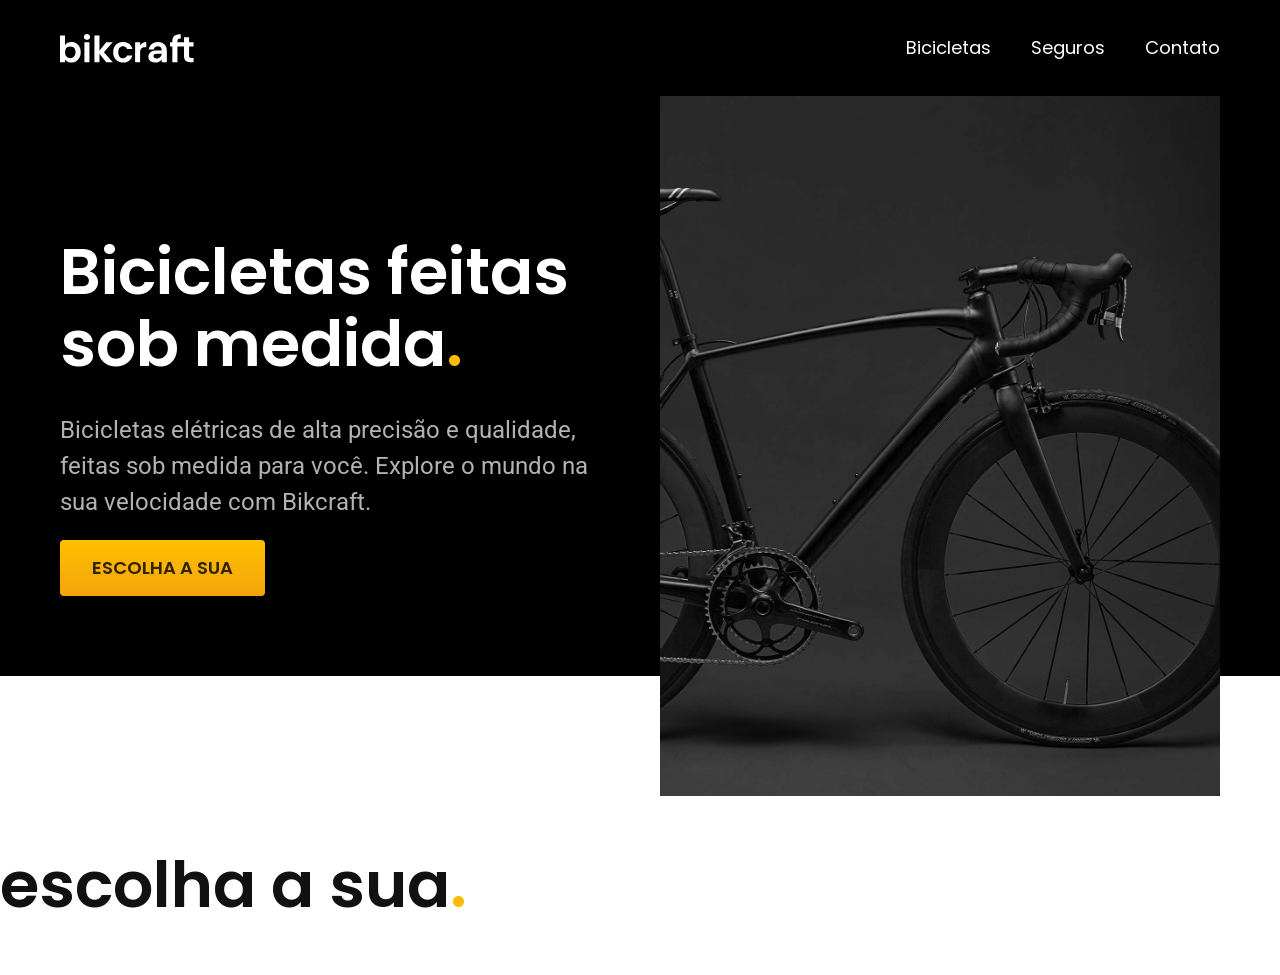
==== index.html @ b1d0f8a5 "organização do css." ====
<!DOCTYPE html>
<html lang="pt-br">
<head>
  <meta charset="UTF-8">
  <meta name="viewport" content="width=device-width, initial-scale=1.0">
  <title>Bikcraft</title>
  <meta name="description" content="Bicicletas elétricas de alta precisão e qualidade feitas sob medida para o cliente.
  Explore o mundo na sua velocidade com Bikcraft.">
  
  <link rel="stylesheet" href="css/style.css">

  <link rel="preconnect" href="https://fonts.googleapis.com">
  <link rel="preconnect" href="https://fonts.gstatic.com" crossorigin>
  <link href="https://fonts.googleapis.com/css2?family=Poppins:ital,wght@0,100;0,200;0,300;0,400;0,500;0,600;0,700;0,800;0,900;1,100;1,200;1,300;1,400;1,500;1,600;1,700;1,800;1,900&family=Roboto:ital,wght@0,100..900;1,100..900&display=swap" rel="stylesheet">
</head>
<body>
 <header class="header-bg">
  <div class="header">
    <a href="./"><img src="img/bikcraft.svg" alt="Bikcraft"></a>
    <nav aria-label="primaria">
      <ul class="header-menu font-1-m c0">
        <li><a href="./bicicletas.html">Bicicletas</a></li>
        <li><a href="./seguros.html">Seguros</a></li>
        <li><a href="./contato.html">Contato</a></li>
      </ul>
    </nav>
  </div>
 </header>

 <main class="main-bg">
  <div class="introducao">
    <div class="introducao-content"> 
      <h1 class="font-1-xxl c0">Bicicletas feitas sob medida<span class="p1">.</span></h1>
      <p class="font-2-l c5">Bicicletas elétricas de alta precisão e qualidade, feitas sob medida para você.
        Explore o mundo na sua velocidade com Bikcraft.
      </p>
      <a href="./bicicletas.html" class="botao">Escolha a sua</a>
    </div>
    <div>
      <img src="img/fotos/introducao.jpg" alt="Bicicleta elétrica preta">
    </div>
  </div>
 </main>

 <h2 class="font-1-xxl">escolha a sua<span class="p1">.</span></h2>
</body>
</html>
---- css/style.css ----
@import "./global/header.css";
@import "./utils/tipografia.css";
@import "./utils/cores.css";
@import "./global/global.css";
@import "./home/introducao.css";
@import "./utils/componentes.css";
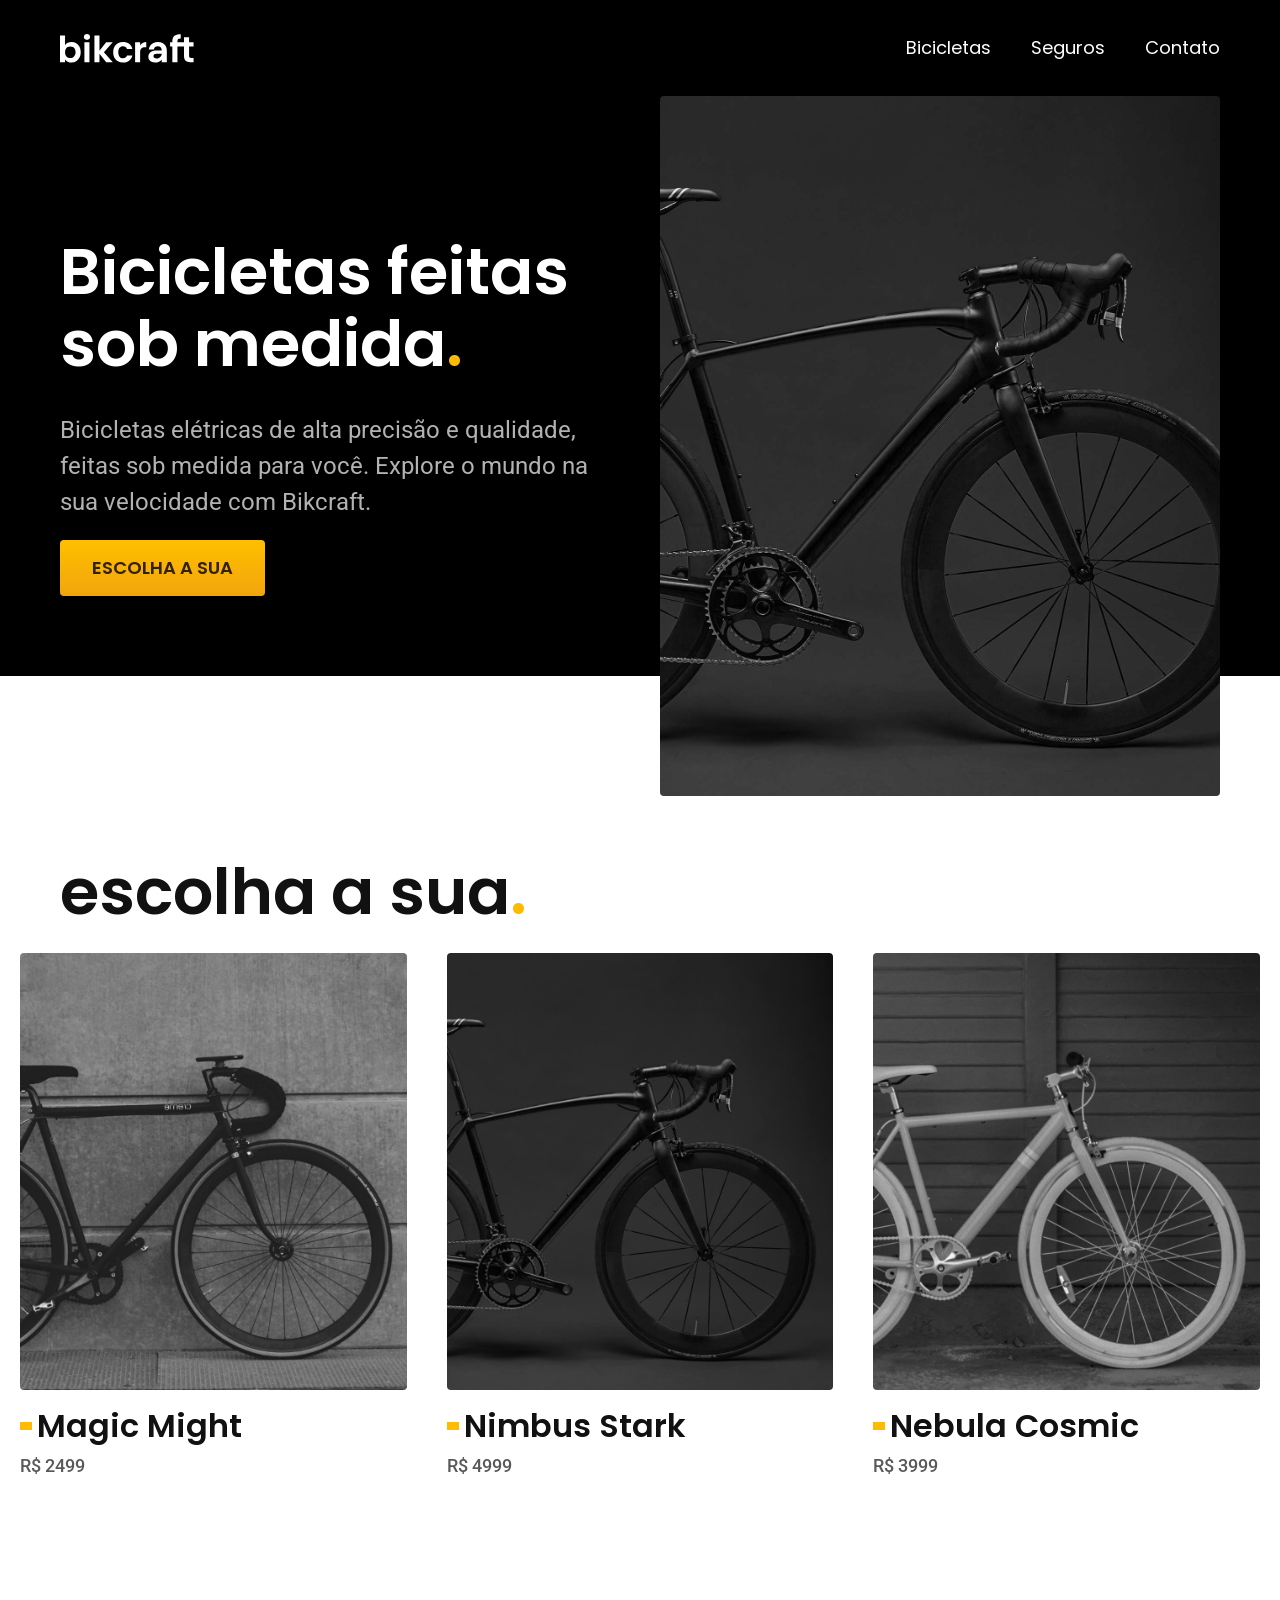
==== commit f9b666ca: "adição da lista de bicicletas & css." ====
--- a/index.html
+++ b/index.html
@@ -42,6 +42,32 @@
   </div>
  </main>
 
- <h2 class="font-1-xxl">escolha a sua<span class="p1">.</span></h2>
+ <article class="bicicletas-lista">
+  <h2 class="font-1-xxl">escolha a sua<span class="p1">.</span></h2>
+
+  <ul>
+    <li>
+      <a href="./bicicletas/magic.html">
+        <img src="img/bicicletas/magic-home.jpg" alt="Bicicleta preta">
+        <h3 class="font-1-xl">Magic Might</h3>
+        <span class="font-2-m c8">R$ 2499</span>
+      </a>
+    </li>
+    <li>
+      <a href="./bicicletas/nimbus.html">
+        <img src="img/bicicletas/nimbus-home.jpg" alt="Bicicleta preta">
+        <h3 class="font-1-xl">Nimbus Stark</h3>
+        <span class="font-2-m c8">R$ 4999</span>
+      </a>
+    </li>
+    <li>
+      <a href="./bicicletas/nebula.html">
+        <img src="img/bicicletas/nebula-home.jpg" alt="Bicicleta preta">
+        <h3 class="font-1-xl">Nebula Cosmic</h3>
+        <span class="font-2-m c8">R$ 3999</span>
+      </a>
+    </li>
+  </ul>
+ </article>
 </body>
 </html>
--- a/css/style.css
+++ b/css/style.css
@@ -4,3 +4,4 @@
 @import "./global/global.css";
 @import "./home/introducao.css";
 @import "./utils/componentes.css";
+@import "./bicicletas/bikes-lista.css";
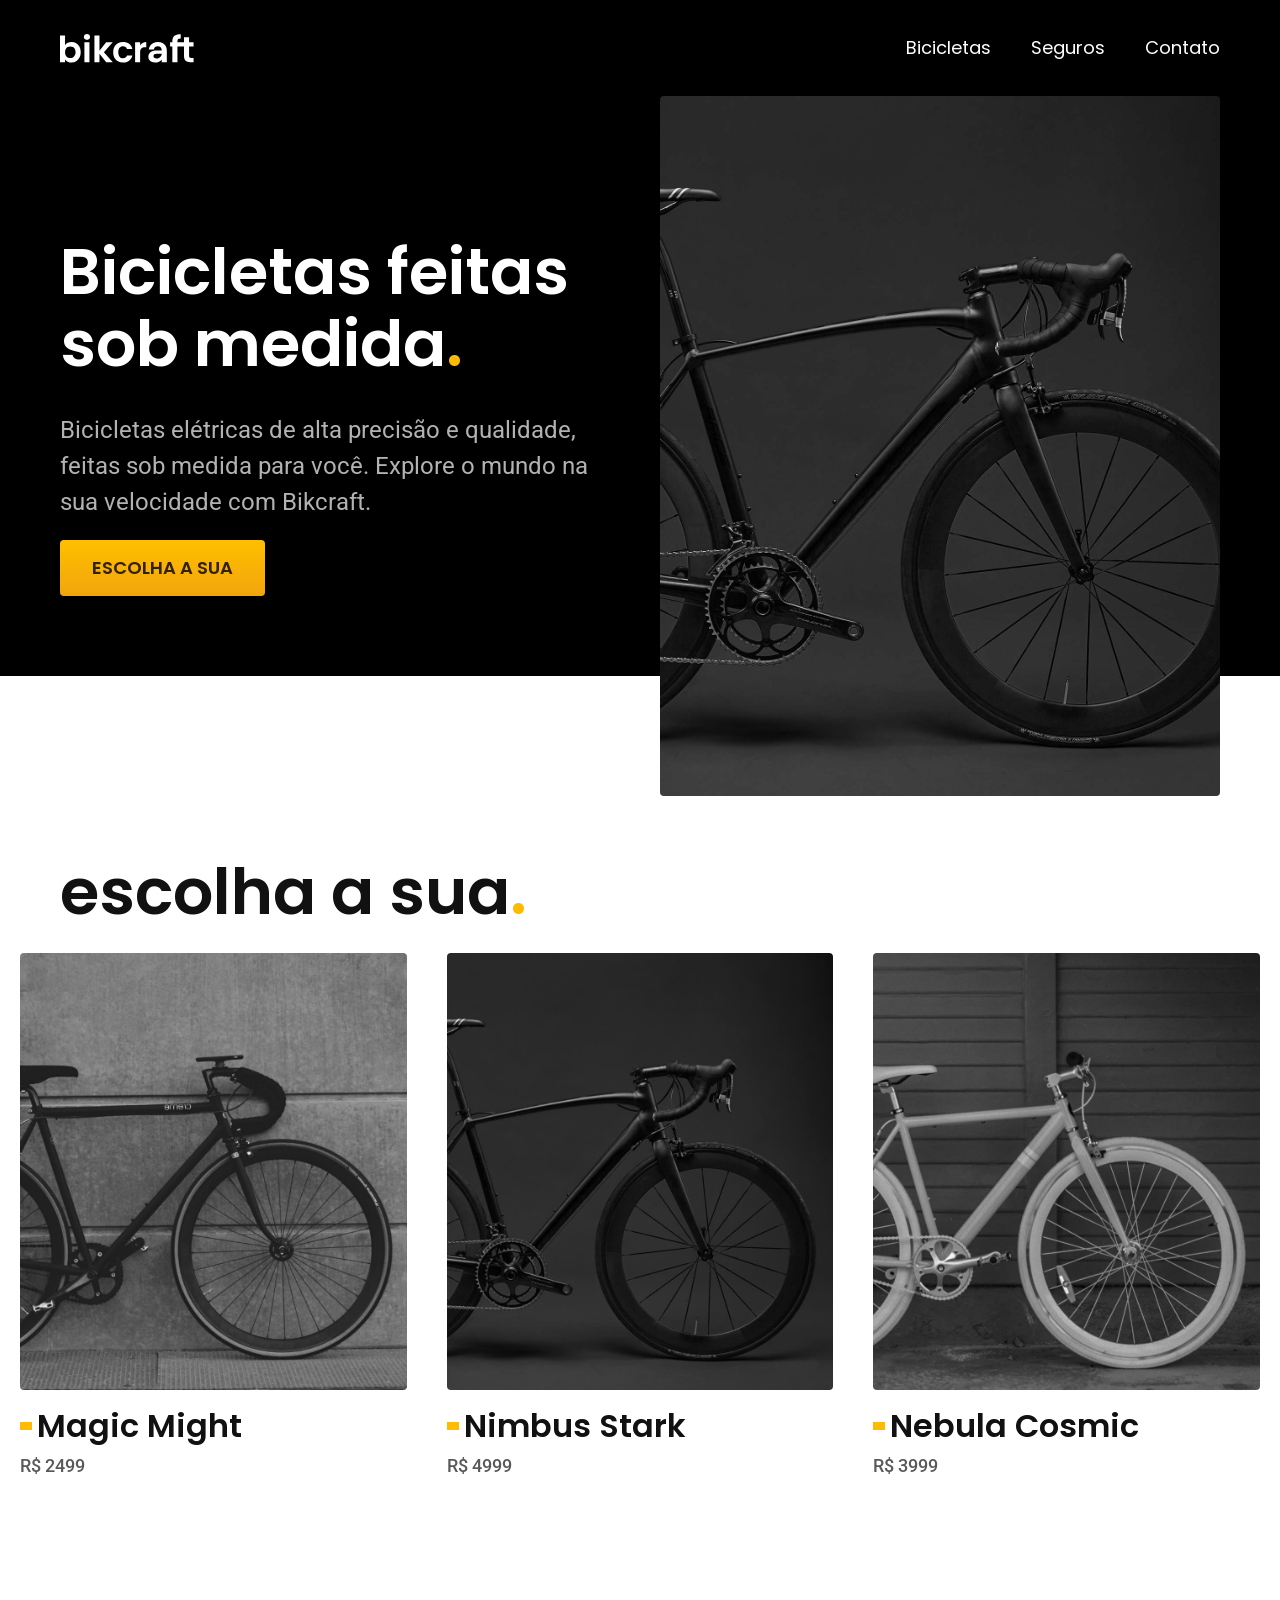
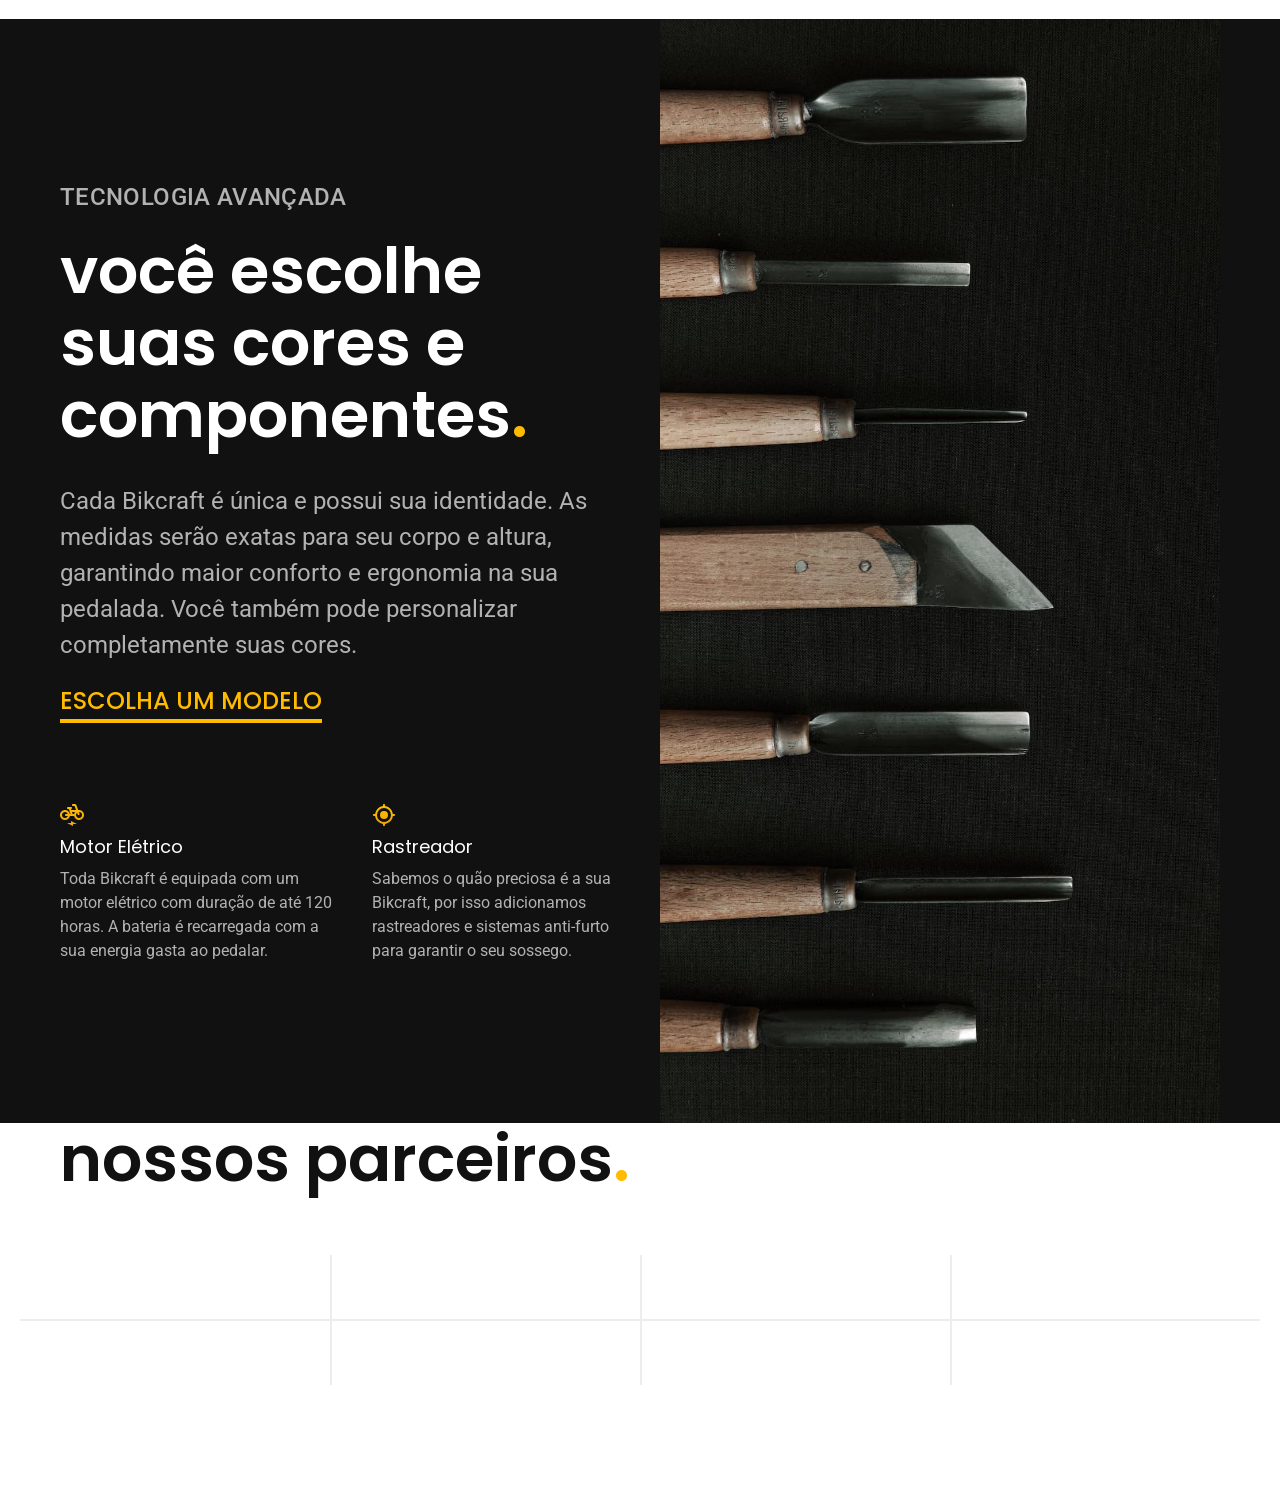
==== commit 02965a90: "atualizando a home page" ====
--- a/index.html
+++ b/index.html
@@ -15,7 +15,7 @@
 </head>
 <body>
  <header class="header-bg">
-  <div class="header">
+  <div class="header container">
     <a href="./"><img src="img/bikcraft.svg" alt="Bikcraft"></a>
     <nav aria-label="primaria">
       <ul class="header-menu font-1-m c0">
@@ -28,7 +28,7 @@
  </header>
 
  <main class="main-bg">
-  <div class="introducao">
+  <div class="introducao container">
     <div class="introducao-content"> 
       <h1 class="font-1-xxl c0">Bicicletas feitas sob medida<span class="p1">.</span></h1>
       <p class="font-2-l c5">Bicicletas elétricas de alta precisão e qualidade, feitas sob medida para você.
@@ -43,7 +43,7 @@
  </main>
 
  <article class="bicicletas-lista">
-  <h2 class="font-1-xxl">escolha a sua<span class="p1">.</span></h2>
+  <h2 class="font-1-xxl container">escolha a sua<span class="p1">.</span></h2>
 
   <ul>
     <li>
@@ -69,5 +69,68 @@
     </li>
   </ul>
  </article>
+
+ <article class="tecnologia-bg">
+    <div class="tecnologia container">
+      <div class="tecnologia-content">
+        <span class="font-2-l-b c5">Tecnologia Avançada</span>
+        <h2 class="font-1-xxl c0">você escolhe suas cores e componentes<span class="p1">.</span></h2>
+        <p class="font-2-l c5">Cada Bikcraft é única e possui sua identidade. As medidas serão exatas para seu corpo e altura, garantindo maior conforto
+          e ergonomia na sua pedalada. Você também pode personalizar completamente suas cores.
+        </p>
+        <a href="./bicicletas.html" class="link">Escolha um modelo</a>
+        <div class="tecnologia-vantagens">
+          <div>
+            <img src="img/icones/eletrica.svg" alt="">
+            <h3 class="font-1-m c0">Motor Elétrico</h3>
+            <p class="font-2-s c5">Toda Bikcraft é equipada com um motor elétrico com duração de até 120 horas. A bateria é recarregada com a sua
+              energia gasta ao pedalar.
+            </p>
+          </div>
+          <div>
+            <img src="img/icones/rastreador.svg" alt="">
+            <h3 class="font-1-m c0">Rastreador</h3>
+            <p class="font-2-s c5">Sabemos o quão preciosa é a sua Bikcraft, por isso adicionamos rastreadores e sistemas anti-furto para garantir o seu sossego.
+            </p>
+          </div>
+        </div>
+      </div>
+
+      <div class="tecnologia-img">
+        <img src="img/fotos/tecnologia.jpg" alt="">
+      </div>
+    </div>
+ </article>
+
+ <section class="parceiros" aria-label="Nossos Parceiros">
+    <h2 class="container font-1-xxl">nossos parceiros<span class="p1">.</span></h2>
+
+    <ul>
+      <li>
+        <a href="img/parceiros/caravan.svg" alt="caravan"></a>
+      </li>
+      <li>
+        <a href="img/parceiros/ranek.svg" alt="ranek"></a>
+      </li>
+      <li>
+        <a href="img/parceiros/handel.svg" alt="handel"></a>
+      </li>
+      <li>
+        <a href="img/parceiros/dogs.svg" alt="dogs"></a>
+      </li>
+      <li>
+        <a href="img/parceiros/lescone.svg" alt="lescone"></a>
+      </li>
+      <li>
+        <a href="img/parceiros/flexblog.svg" alt="flexblog"></a>
+      </li>
+      <li>
+        <a href="img/parceiros/wildbeast.svg" alt="wildbeast"></a>
+      </li>
+      <li>
+        <a href="img/parceiros/surfbot.svg" alt="surfbot"></a>
+      </li>
+    </ul>
+ </section>
 </body>
 </html>
--- a/css/style.css
+++ b/css/style.css
@@ -5,3 +5,5 @@
 @import "./home/introducao.css";
 @import "./utils/componentes.css";
 @import "./bicicletas/bikes-lista.css";
+@import "./home/tecnologia.css";
+@import "./home/parceiros.css";
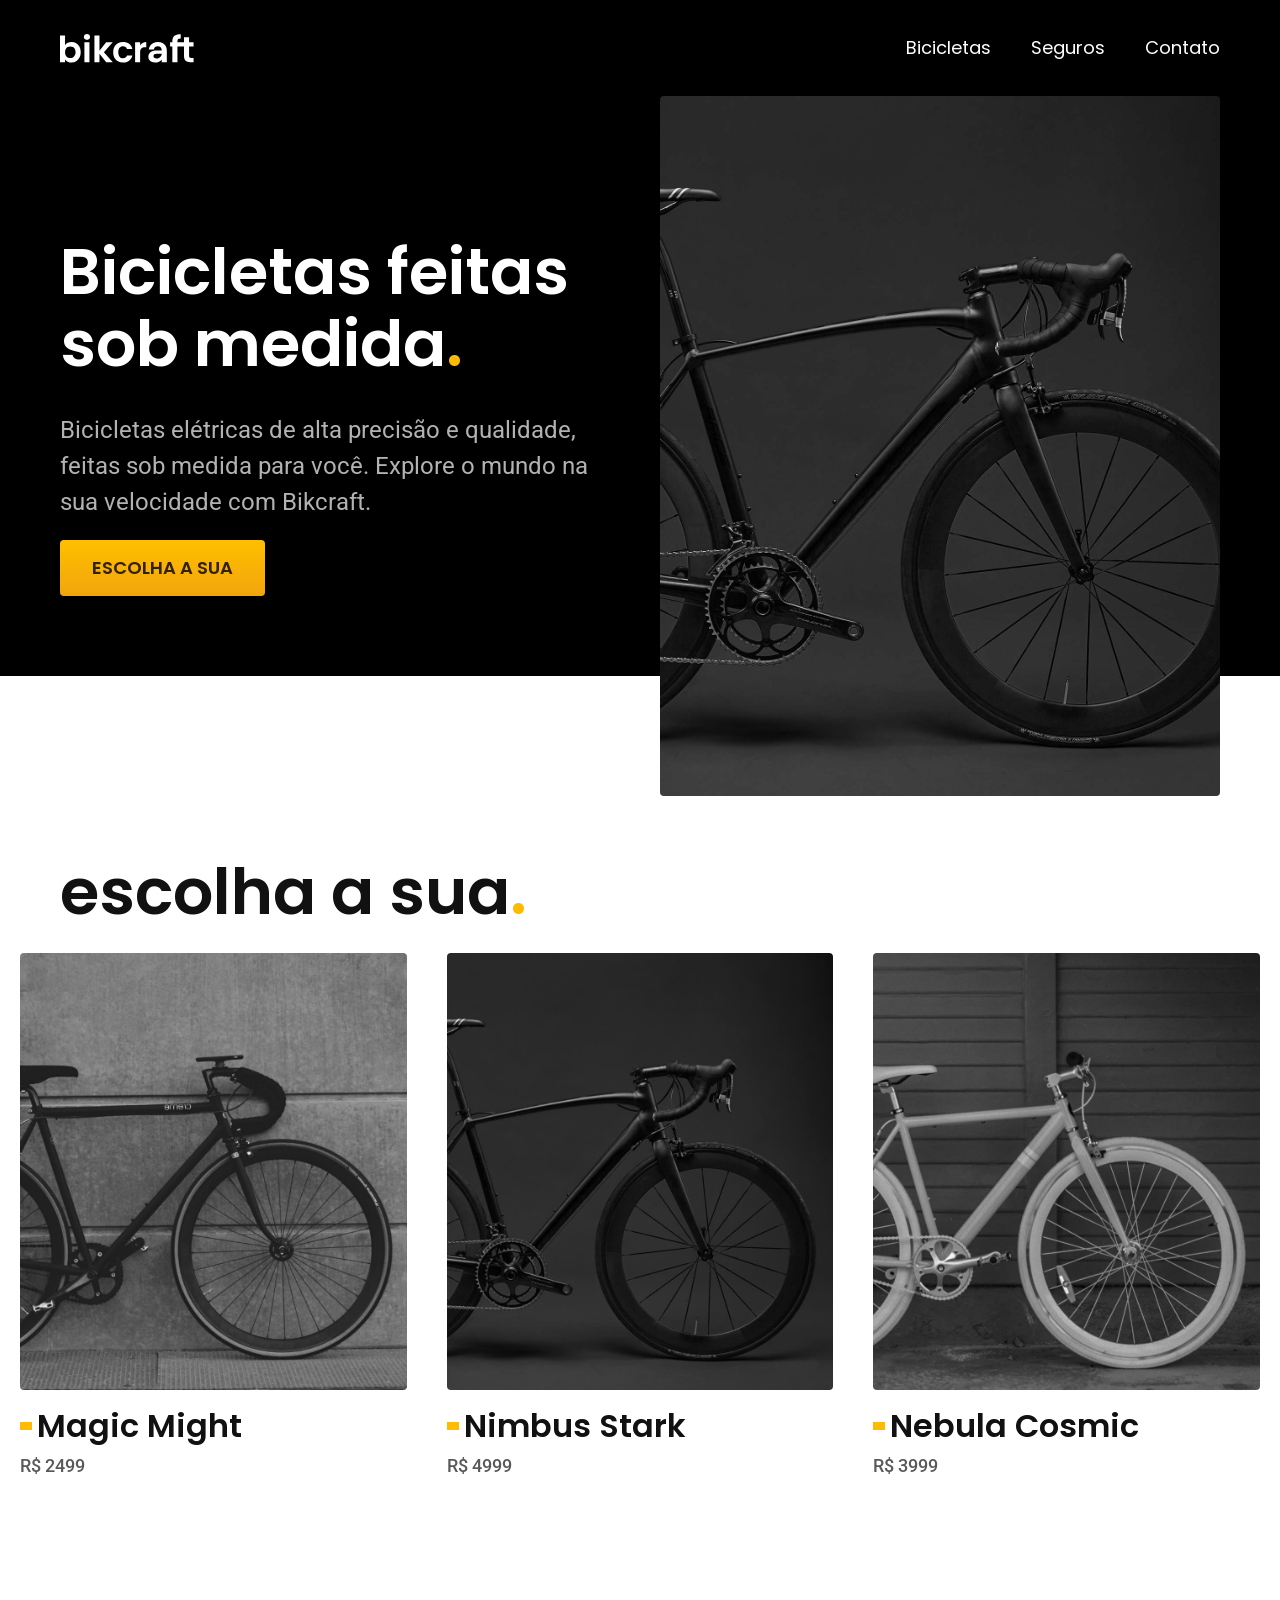
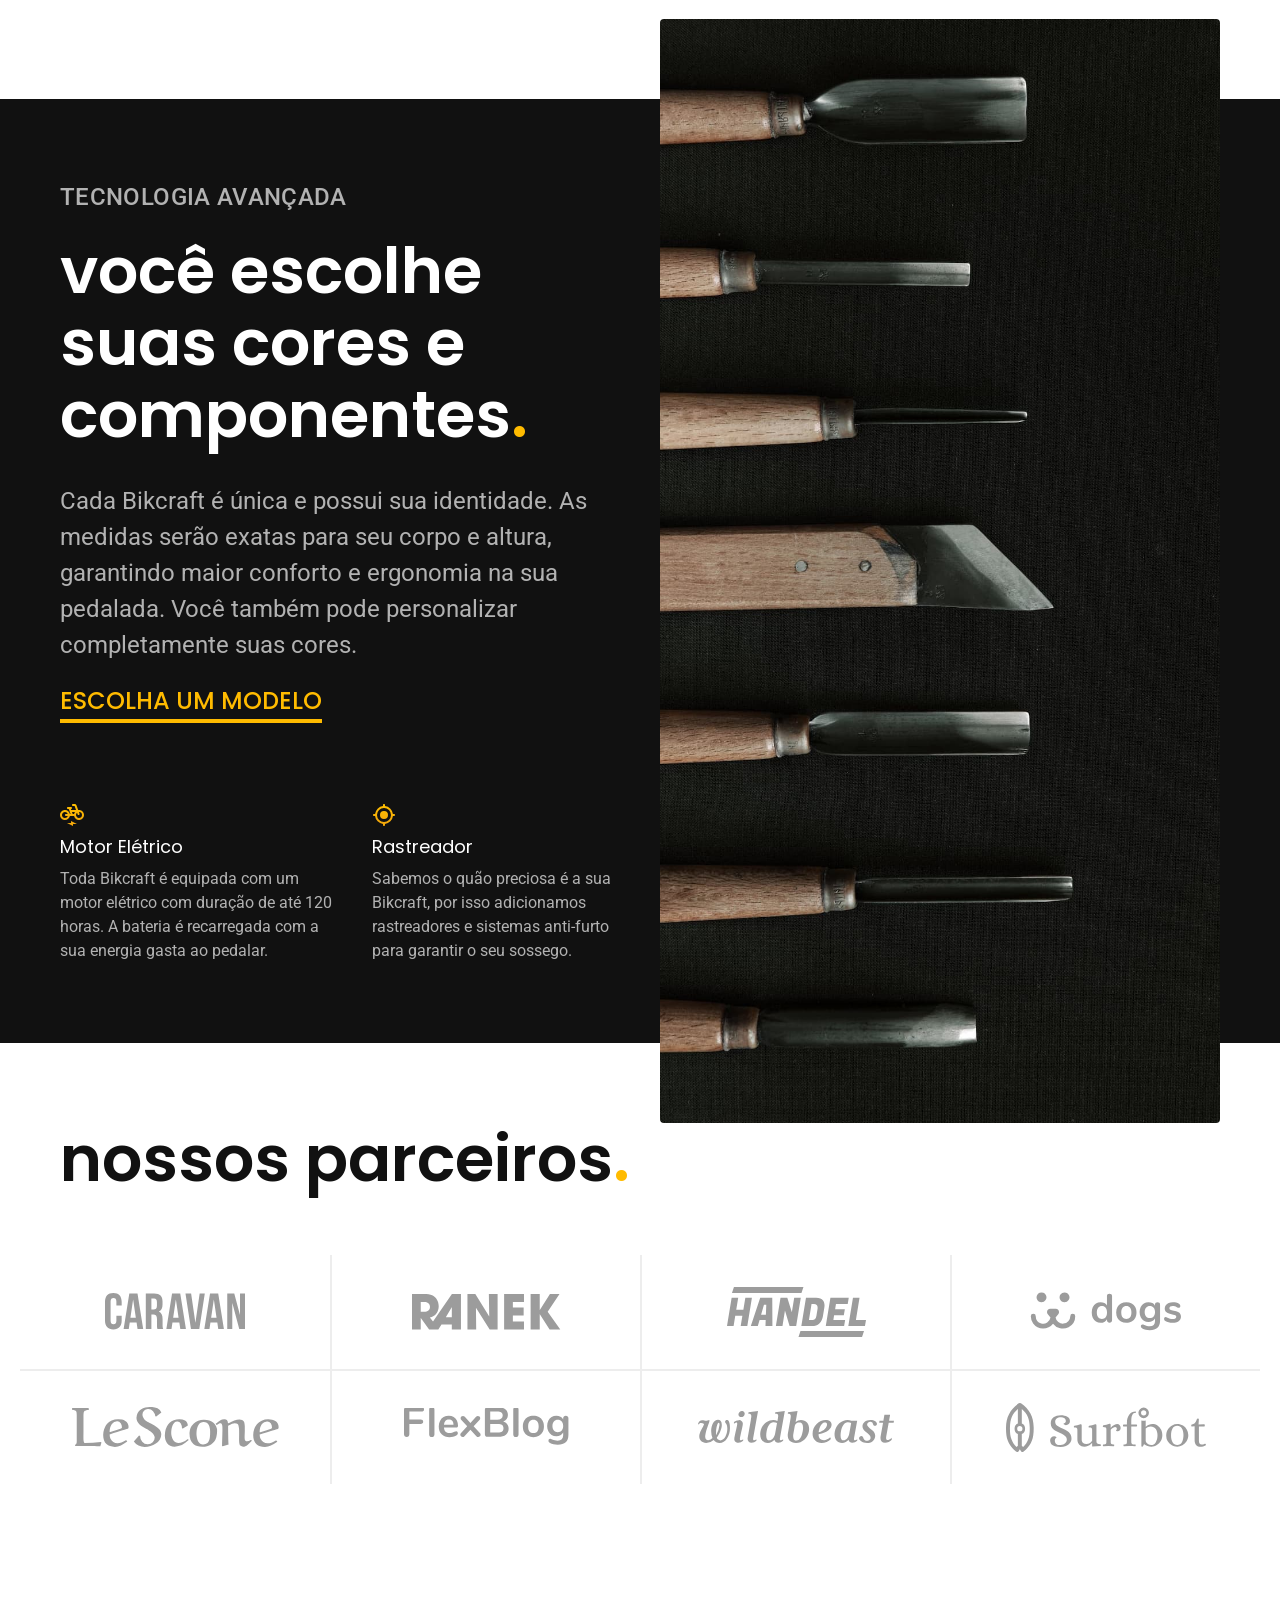
==== commit c9eeb513: "fix: correção no vazamento do container." ====
--- a/index.html
+++ b/index.html
@@ -107,28 +107,28 @@
 
     <ul>
       <li>
-        <a href="img/parceiros/caravan.svg" alt="caravan"></a>
+        <img src="img/parceiros/caravan.svg" alt="caravan">
       </li>
       <li>
-        <a href="img/parceiros/ranek.svg" alt="ranek"></a>
+        <img src="img/parceiros/ranek.svg" alt="ranek">
       </li>
       <li>
-        <a href="img/parceiros/handel.svg" alt="handel"></a>
+        <img src="img/parceiros/handel.svg" alt="handel">
       </li>
       <li>
-        <a href="img/parceiros/dogs.svg" alt="dogs"></a>
+        <img src="img/parceiros/dogs.svg" alt="dogs">
       </li>
       <li>
-        <a href="img/parceiros/lescone.svg" alt="lescone"></a>
+        <img src="img/parceiros/lescone.svg" alt="lescone">
       </li>
       <li>
-        <a href="img/parceiros/flexblog.svg" alt="flexblog"></a>
+        <img src="img/parceiros/flexblog.svg" alt="flexblog">
       </li>
       <li>
-        <a href="img/parceiros/wildbeast.svg" alt="wildbeast"></a>
+        <img src="img/parceiros/wildbeast.svg" alt="wildbeast">
       </li>
       <li>
-        <a href="img/parceiros/surfbot.svg" alt="surfbot"></a>
+        <img src="img/parceiros/surfbot.svg" alt="surfbot">
       </li>
     </ul>
  </section>
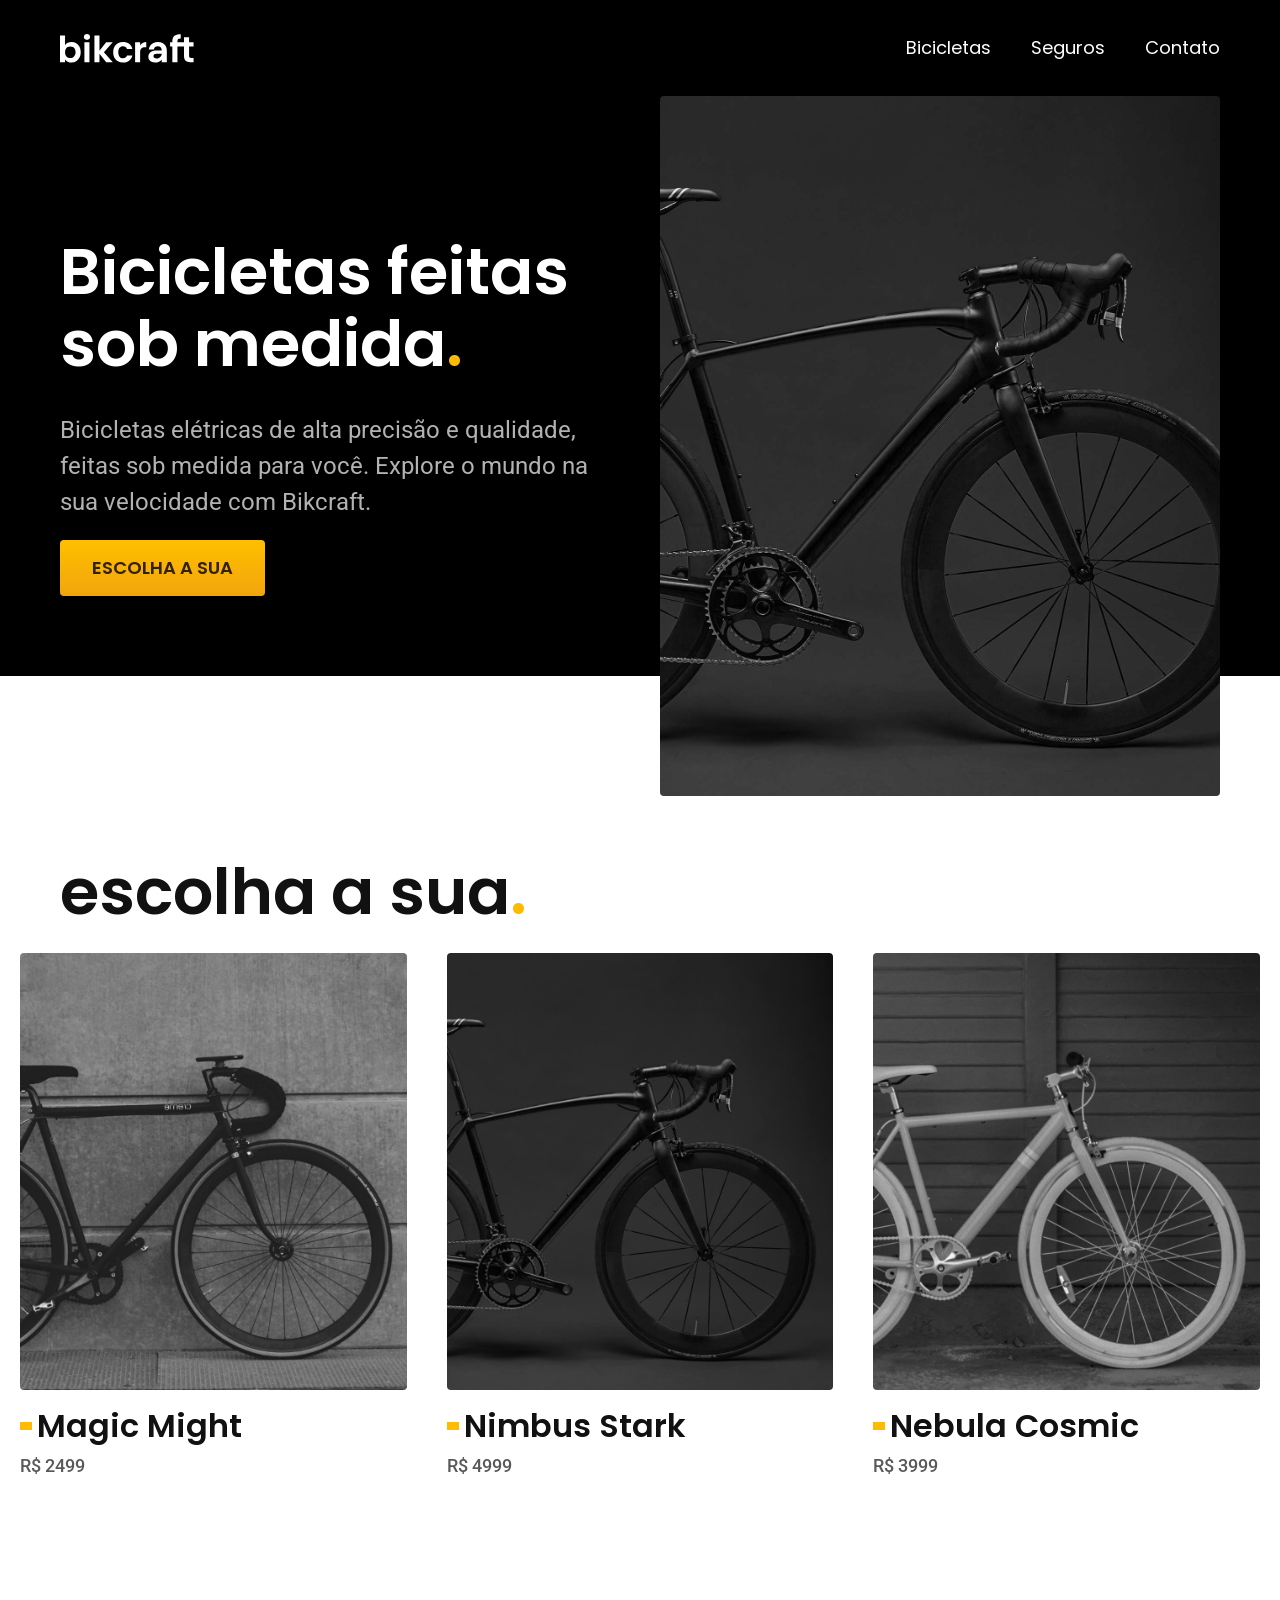
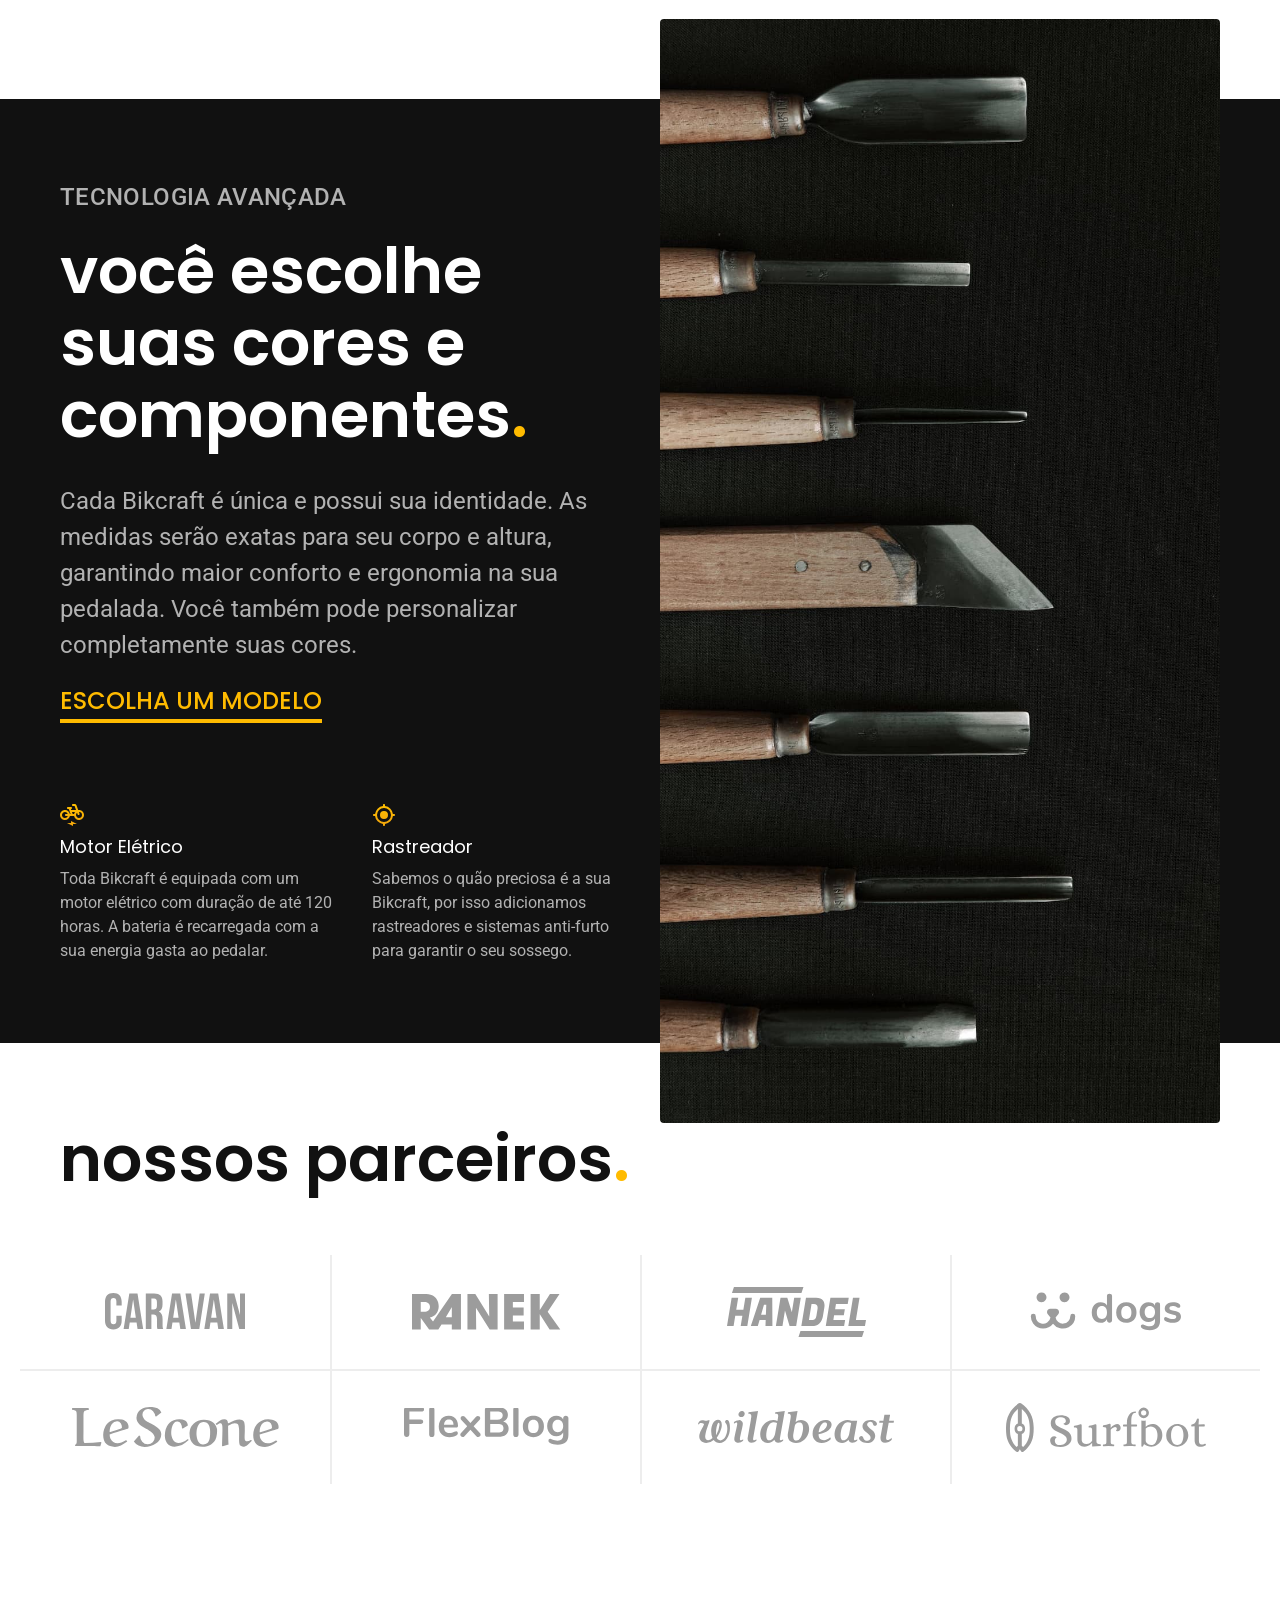
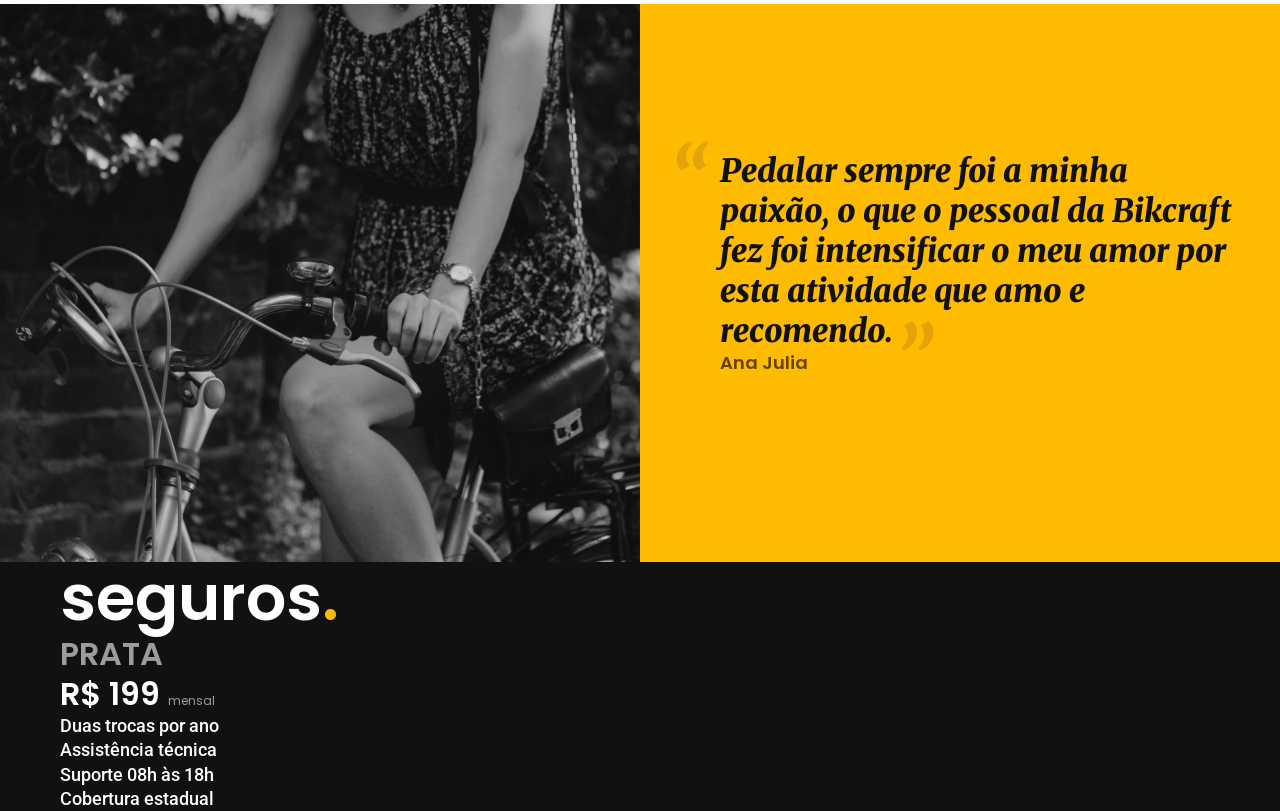
==== commit dd6b90f1: "feat: responsivo nos parceiros e adição de depoimento; criação da área seguros" ====
--- a/index.html
+++ b/index.html
@@ -11,7 +11,7 @@
 
   <link rel="preconnect" href="https://fonts.googleapis.com">
   <link rel="preconnect" href="https://fonts.gstatic.com" crossorigin>
-  <link href="https://fonts.googleapis.com/css2?family=Poppins:ital,wght@0,100;0,200;0,300;0,400;0,500;0,600;0,700;0,800;0,900;1,100;1,200;1,300;1,400;1,500;1,600;1,700;1,800;1,900&family=Roboto:ital,wght@0,100..900;1,100..900&display=swap" rel="stylesheet">
+  <link href="https://fonts.googleapis.com/css2?family=Merriweather:ital,opsz,wght@0,18..144,300..900;1,18..144,300..900&family=Poppins:ital,wght@0,100;0,200;0,300;0,400;0,500;0,600;0,700;0,800;0,900;1,100;1,200;1,300;1,400;1,500;1,600;1,700;1,800;1,900&family=Roboto:ital,wght@0,100..900;1,100..900&display=swap" rel="stylesheet">
 </head>
 <body>
  <header class="header-bg">
@@ -132,5 +132,36 @@
       </li>
     </ul>
  </section>
+
+ <section class="depoimento" aria-label="Depoimento">
+    <div>
+      <img src="img/fotos/depoimento.jpg" alt="">
+    </div>
+
+    <div class="depoimento-content">
+      <blockquote class="font-1-xl">
+        <p>Pedalar sempre foi a minha paixão, o que o pessoal da Bikcraft fez foi intensificar
+          o meu amor por esta atividade que amo e recomendo.
+        </p>
+      </blockquote>
+      <span class="font-1-m-b p4">Ana Julia</span>
+    </div>
+ </section>
+
+ <article class="seguros-bg">
+    <div class="seguros container">
+      <h2 class="font-1-xxl c0">seguros<span class="p1">.</span></h2>
+      <div class="item">
+        <h3 class="font-1-xl c6">PRATA</h3>
+        <span class="font-1-xl c0">R$ 199 <span class="font-1-xs c6">mensal</span></span>
+        <ul class="font-2-m c0">
+          <li>Duas trocas por ano</li>
+          <li>Assistência técnica</li>
+          <li>Suporte 08h às 18h</li>
+          <li>Cobertura estadual</li>
+        </ul>
+      </div>
+    </div>
+ </article>
 </body>
 </html>
--- a/css/style.css
+++ b/css/style.css
@@ -6,4 +6,6 @@
 @import "./utils/componentes.css";
 @import "./bicicletas/bikes-lista.css";
 @import "./home/tecnologia.css";
-@import "./home/parceiros.css";+@import "./home/parceiros.css";
+@import "./home/depoimento.css";
+@import "./seguros/seguros.css";
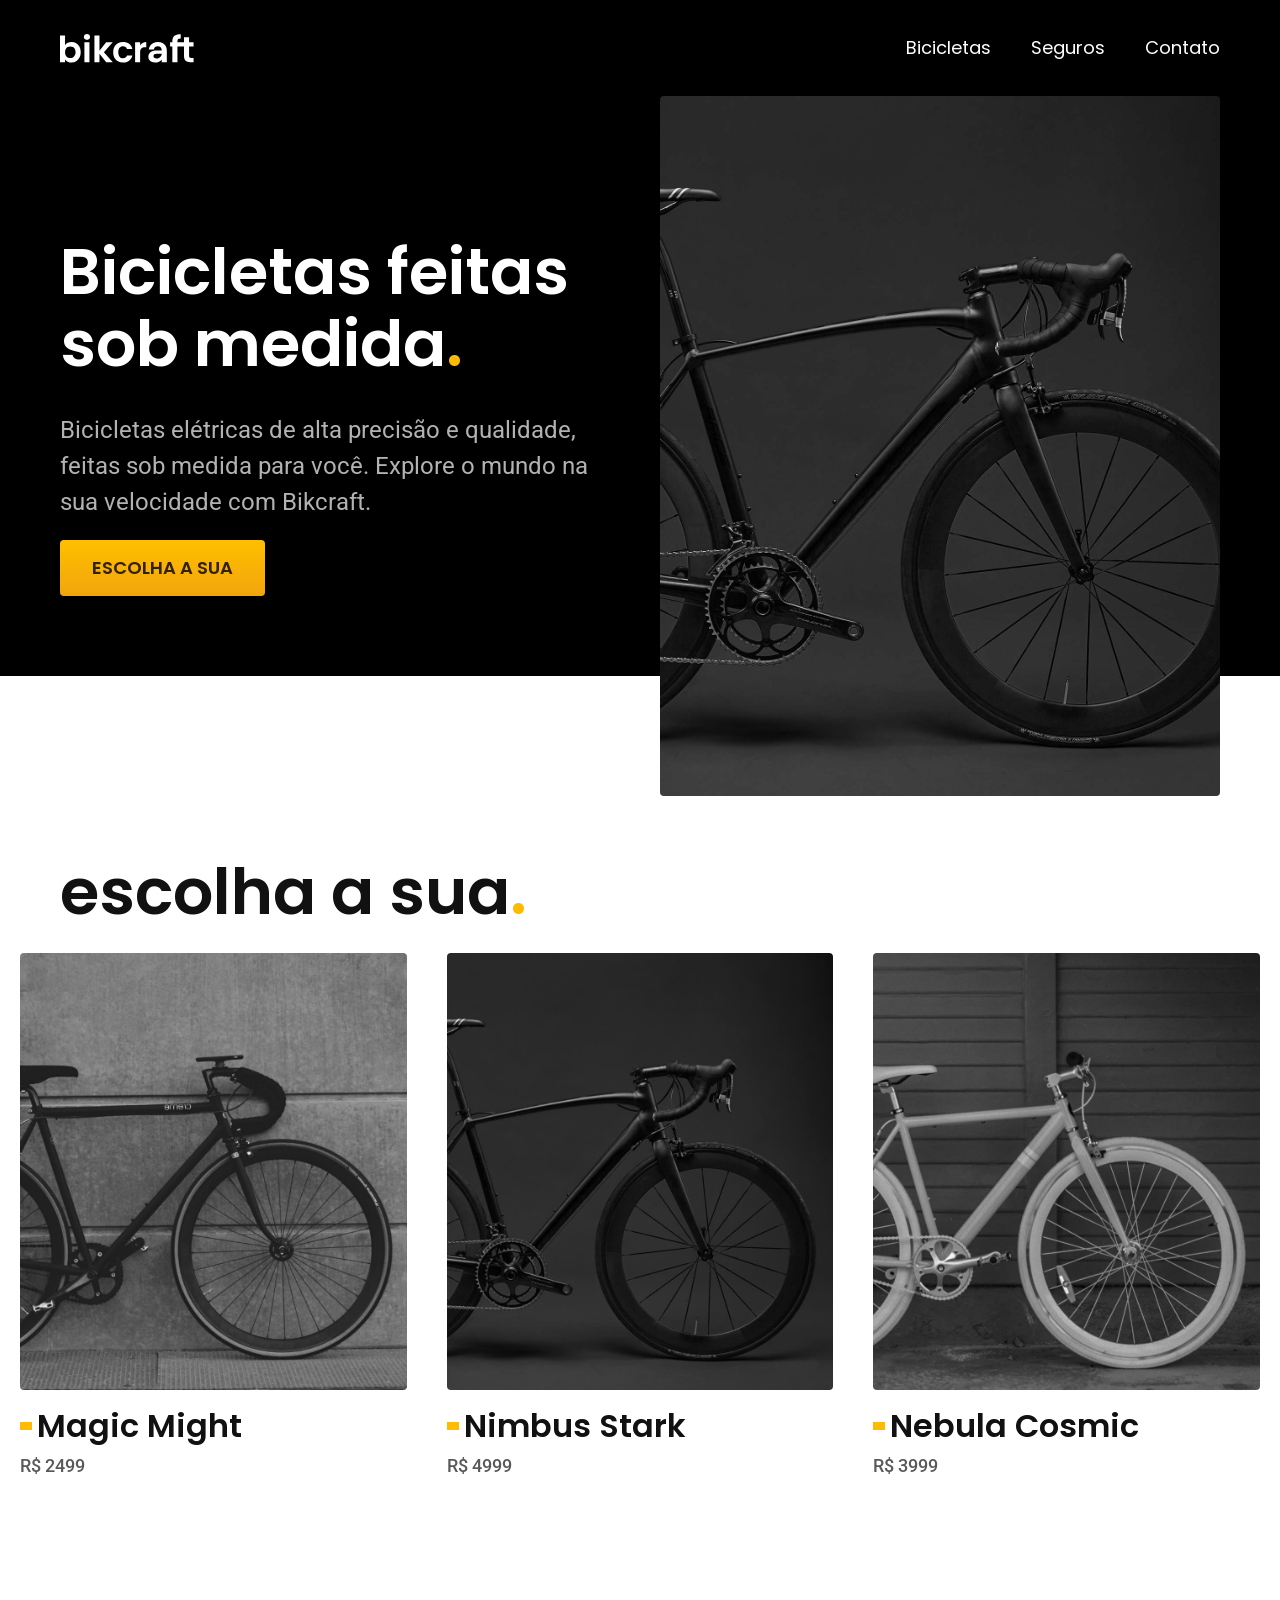
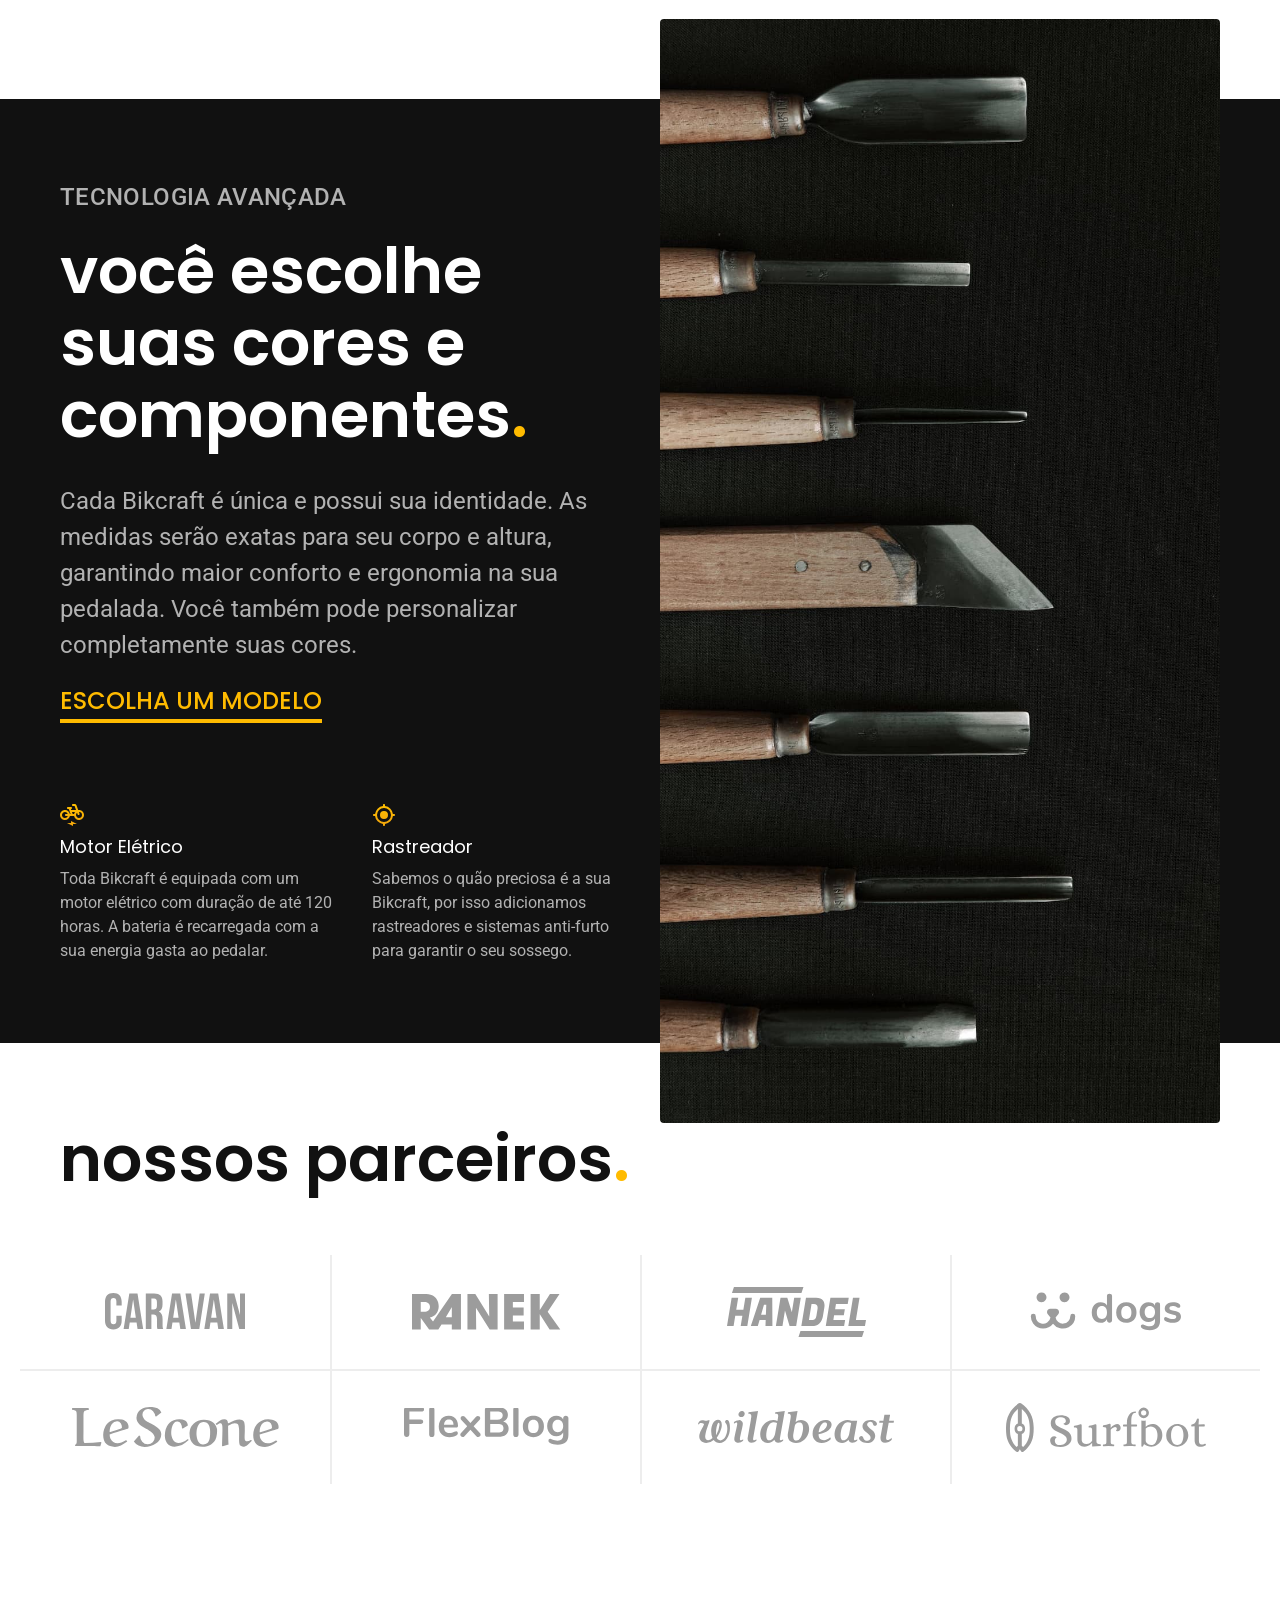
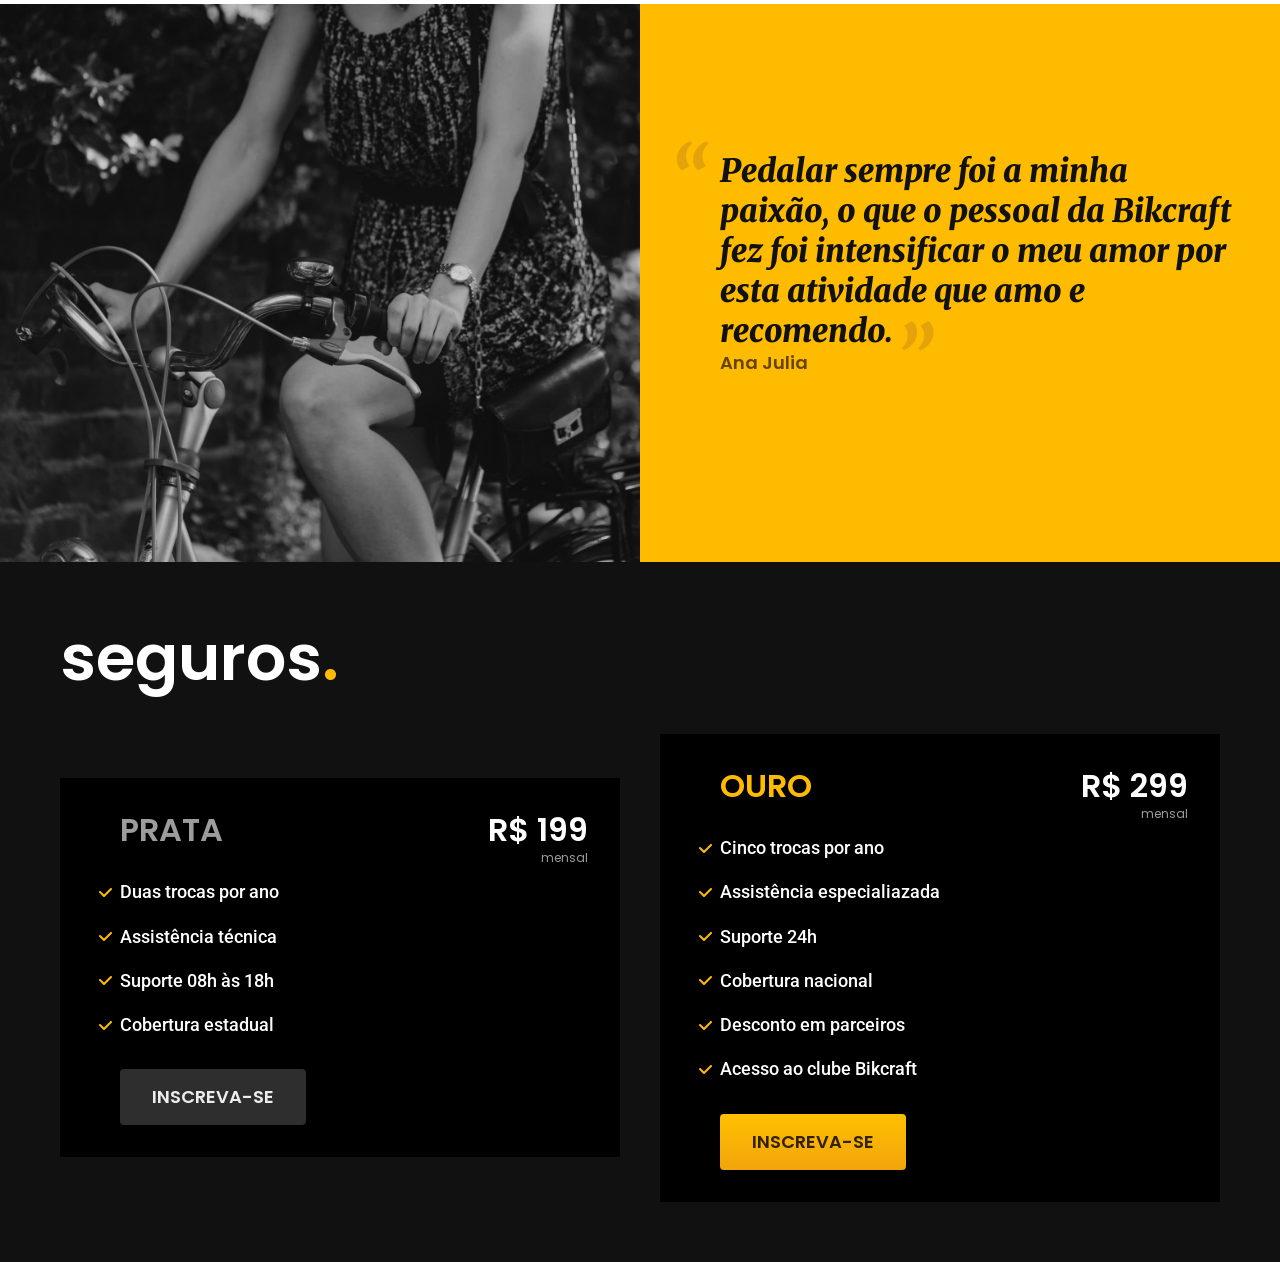
==== commit 07e31128: "add new class secundario e seção de seguros." ====
--- a/index.html
+++ b/index.html
@@ -151,7 +151,7 @@
  <article class="seguros-bg">
     <div class="seguros container">
       <h2 class="font-1-xxl c0">seguros<span class="p1">.</span></h2>
-      <div class="item">
+      <div class="seguro-item">
         <h3 class="font-1-xl c6">PRATA</h3>
         <span class="font-1-xl c0">R$ 199 <span class="font-1-xs c6">mensal</span></span>
         <ul class="font-2-m c0">
@@ -160,6 +160,21 @@
           <li>Suporte 08h às 18h</li>
           <li>Cobertura estadual</li>
         </ul>
+        <a href="./orcamentos.html" class="botao secundario">Inscreva-se</a>
+      </div>
+
+      <div class="seguro-item">
+        <h3 class="font-1-xl p1">OURO</h3>
+        <span class="font-1-xl c0">R$ 299 <span class="font-1-xs c6">mensal</span></span>
+        <ul class="font-2-m c0">
+          <li>Cinco trocas por ano</li>
+          <li>Assistência especialiazada</li>
+          <li>Suporte 24h</li>
+          <li>Cobertura nacional</li>
+          <li>Desconto em parceiros</li>
+          <li>Acesso ao clube Bikcraft</li>
+        </ul>
+        <a href="./orcamentos.html" class="botao">Inscreva-se</a>
       </div>
     </div>
  </article>
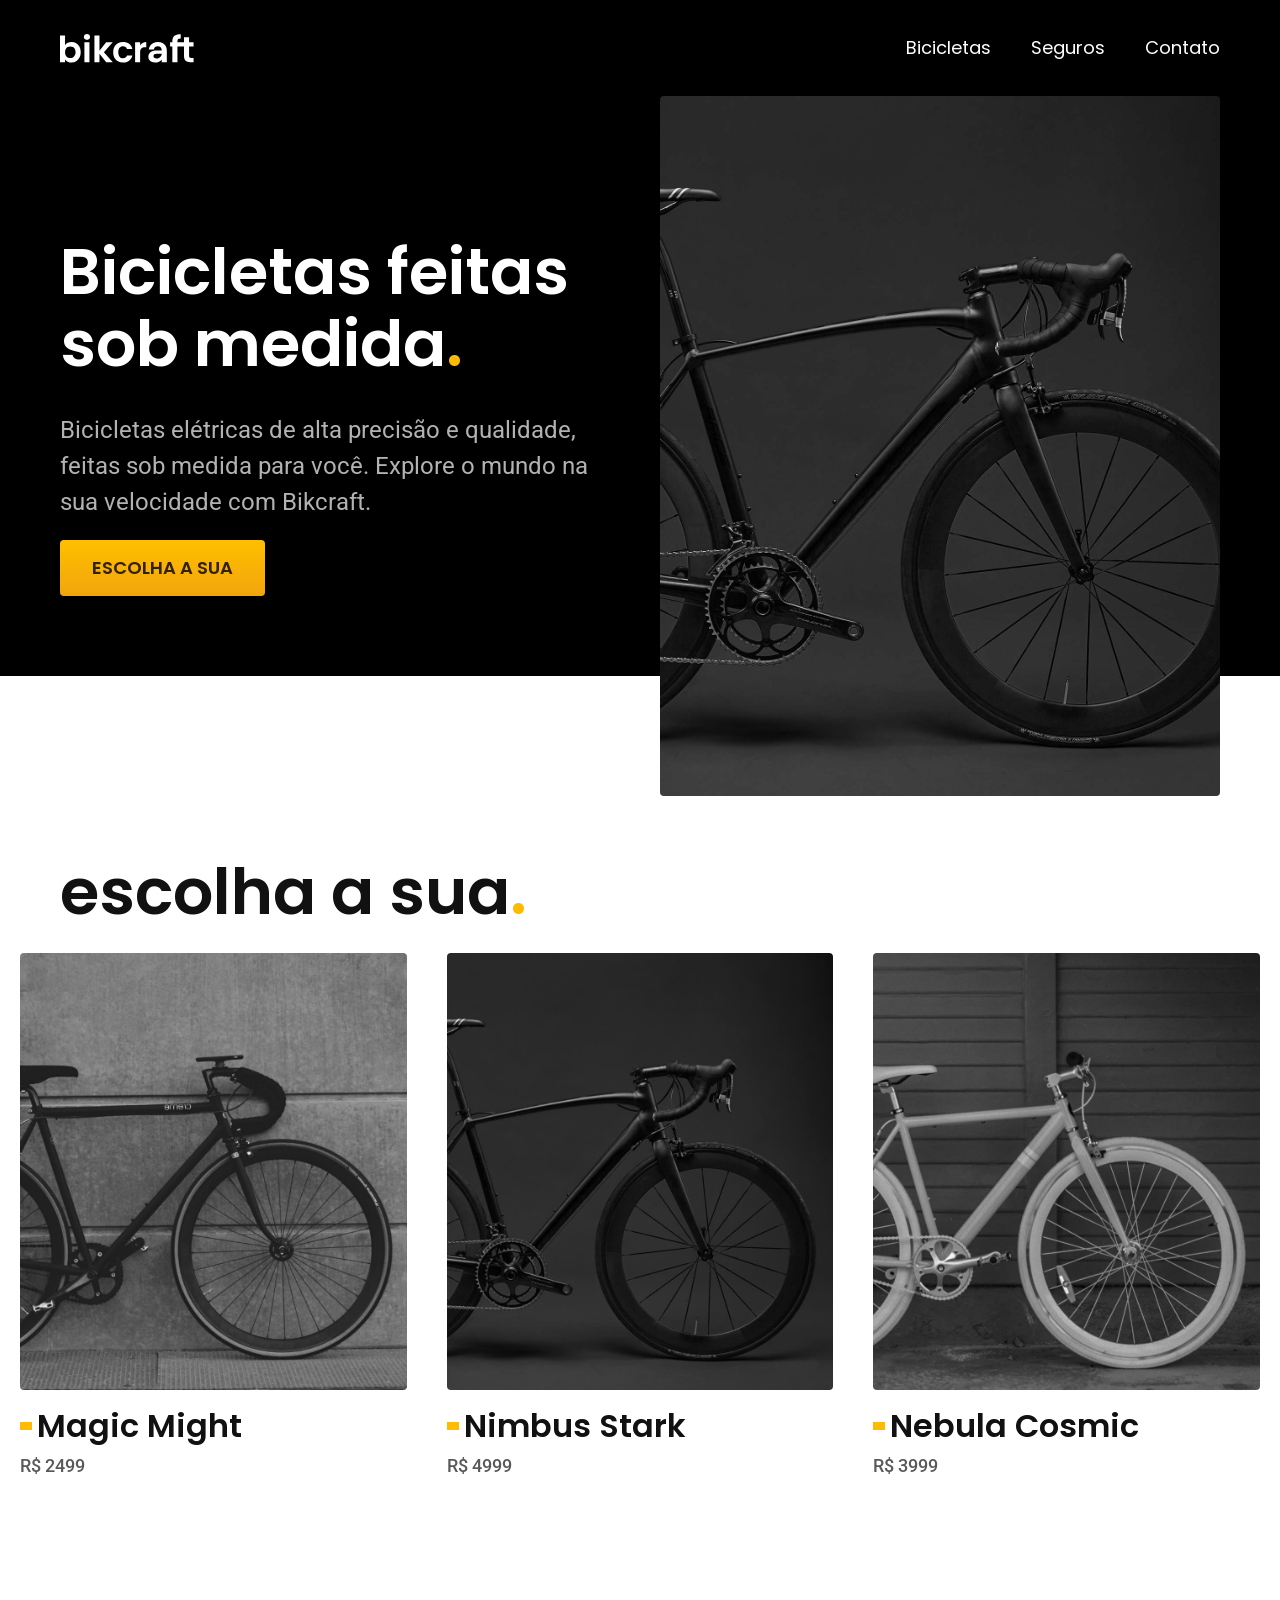
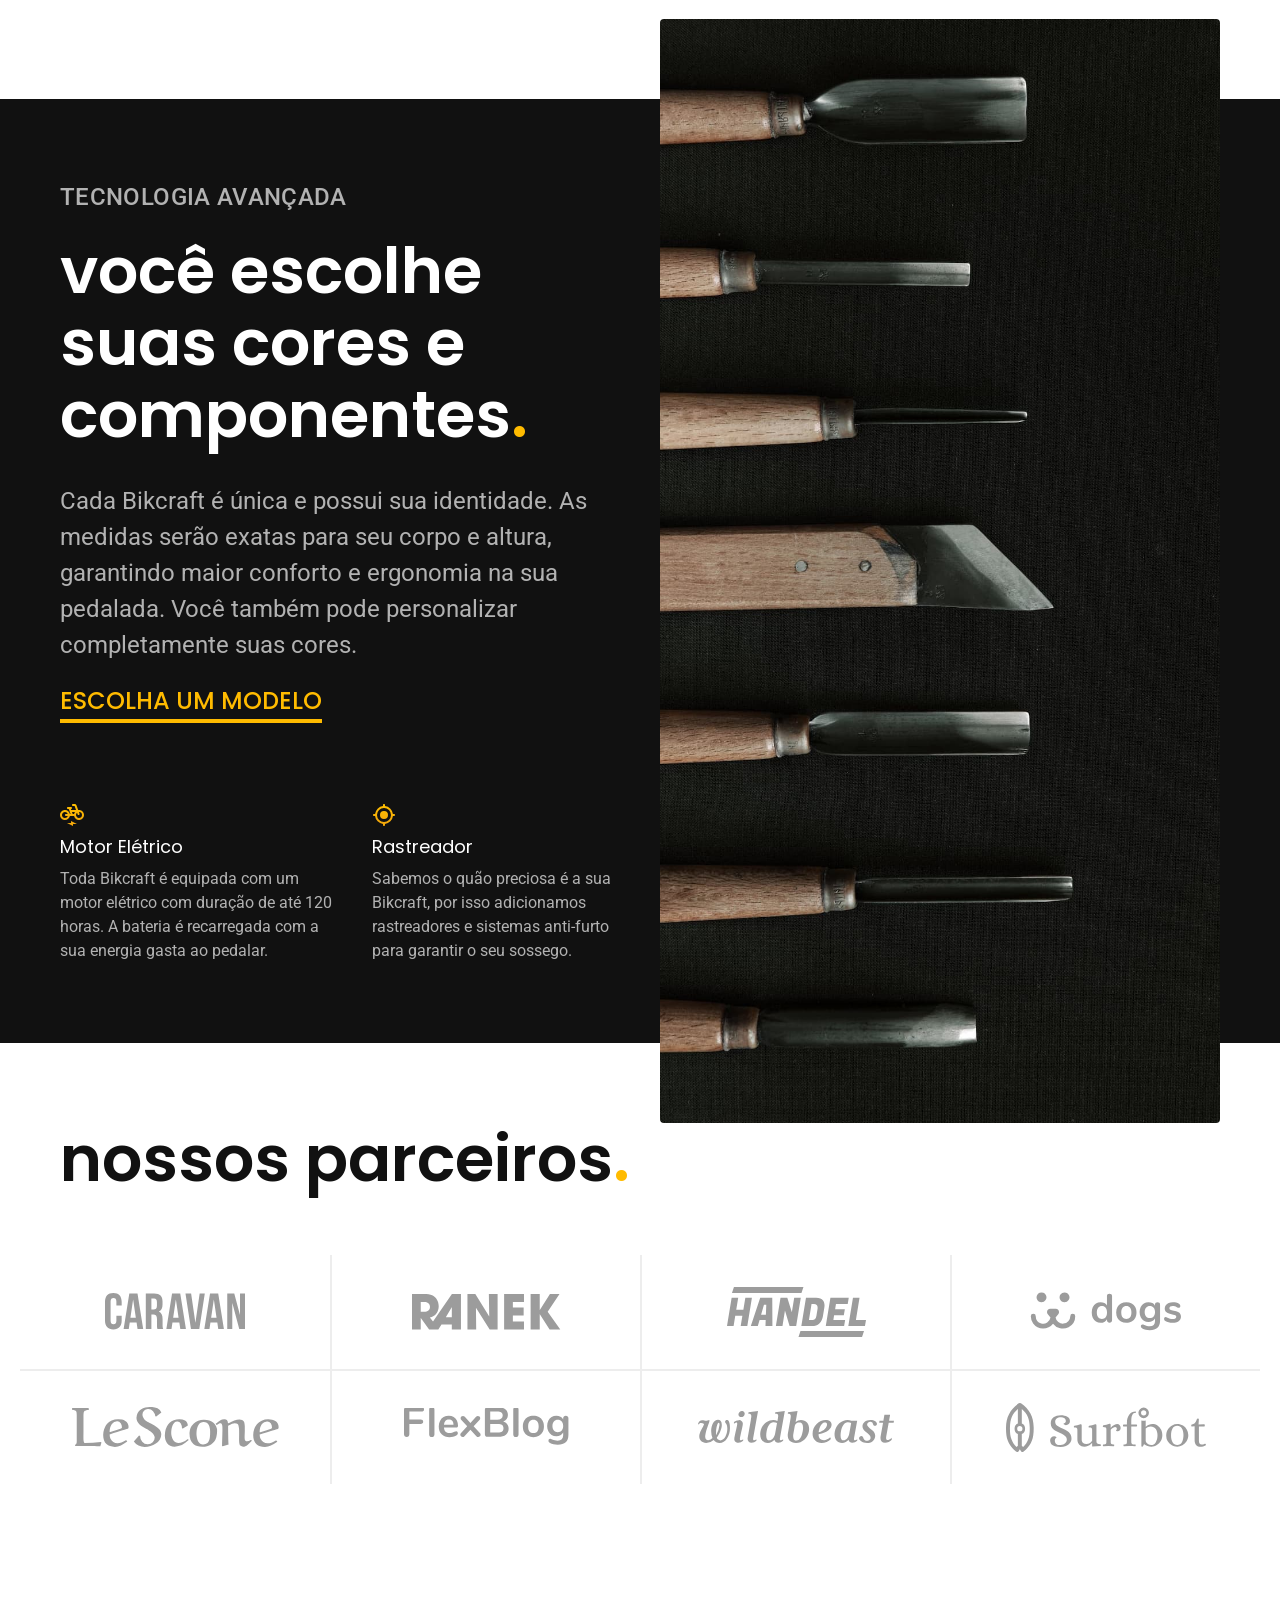
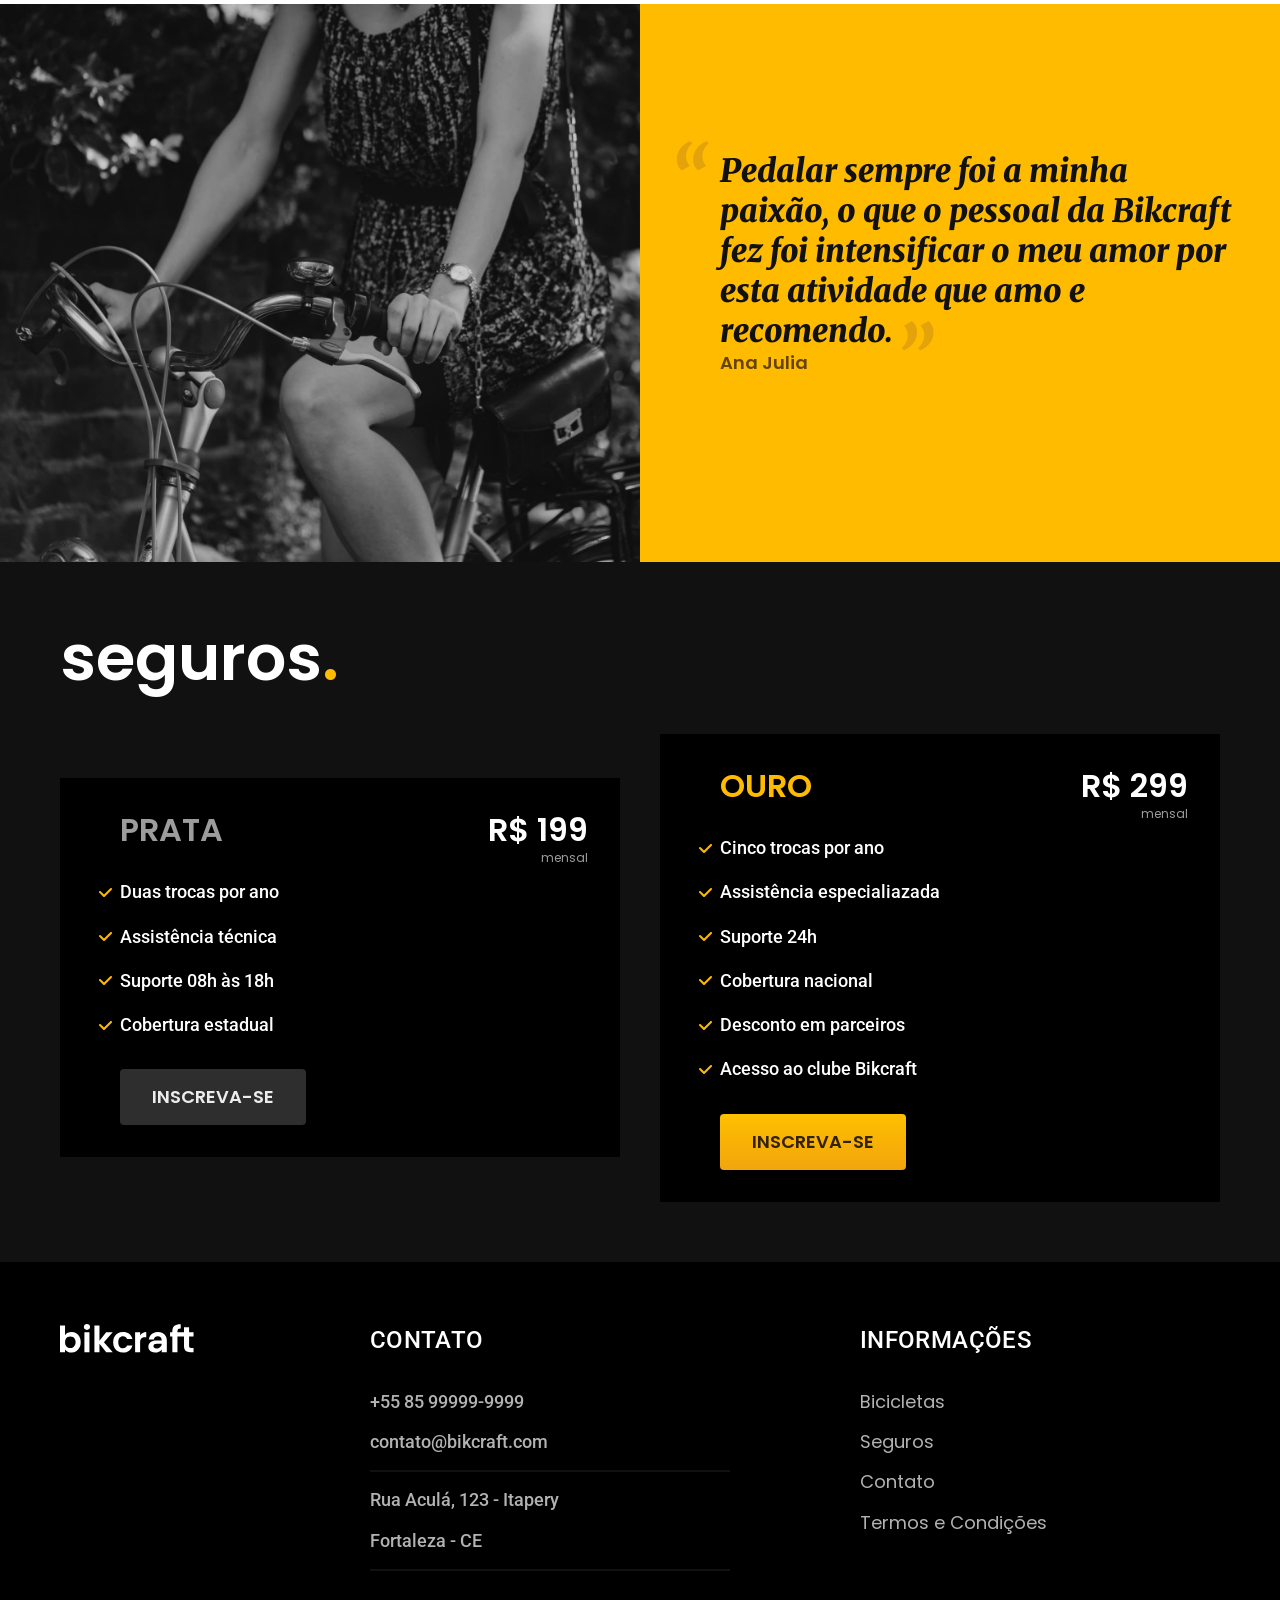
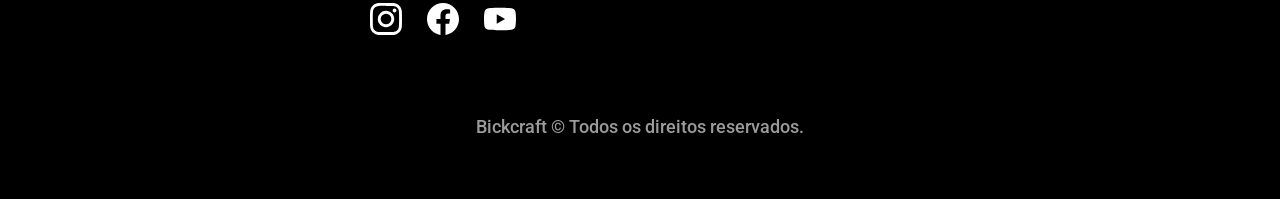
==== commit 39b96cb5: "finalizando a home page." ====
--- a/index.html
+++ b/index.html
@@ -178,5 +178,43 @@
       </div>
     </div>
  </article>
+
+ <footer class="footer-bg">
+  <div class="footer container">
+    <img src="img/bikcraft.svg" alt="Bikcraft">
+    <div class="footer-contato">
+      <h3 class="font-2-l-b c0">Contato</h3>
+      <ul class="font-2-m c5">
+        <li><a href="tel:+5585999999999">+55 85 99999-9999</a></li>
+        <li><a href="mailto:contato@bikcraft.com">contato@bikcraft.com</a></li>
+        <li>Rua Aculá, 123 - Itapery</li>
+        <li>Fortaleza - CE</li>
+      </ul>
+      <div class="footer-redes">
+        <a href="./">
+          <img src="img/redes/instagram.svg" alt="Instagram">
+        </a>
+        <a href="./">
+          <img src="img/redes/facebook.svg" alt="Facebook">
+        </a>
+        <a href="./">
+          <img src="img/redes/youtube.svg" alt="YouTube">
+        </a>
+      </div>
+    </div>
+    <div class="footer-info">
+      <h3 class="font-2-l-b c0">Informações</h3>
+      <nav>
+        <ul class="font-1-m c5">
+          <li><a href="./bicicletas.html">Bicicletas</a></li>
+          <li><a href="./seguros.html">Seguros</a></li>
+          <li><a href="./contato.html">Contato</a></li>
+          <li><a href="./termos.html">Termos e Condições</a></li>
+        </ul>
+      </nav>
+    </div>
+    <p class="footer-copy font-2-m c6">Bickcraft &copy; Todos os direitos reservados.</p>
+  </div>
+ </footer>
 </body>
 </html>
--- a/css/style.css
+++ b/css/style.css
@@ -8,4 +8,5 @@
 @import "./home/tecnologia.css";
 @import "./home/parceiros.css";
 @import "./home/depoimento.css";
-@import "./seguros/seguros.css";+@import "./seguros/seguros.css";
+@import "./global/footer.css";
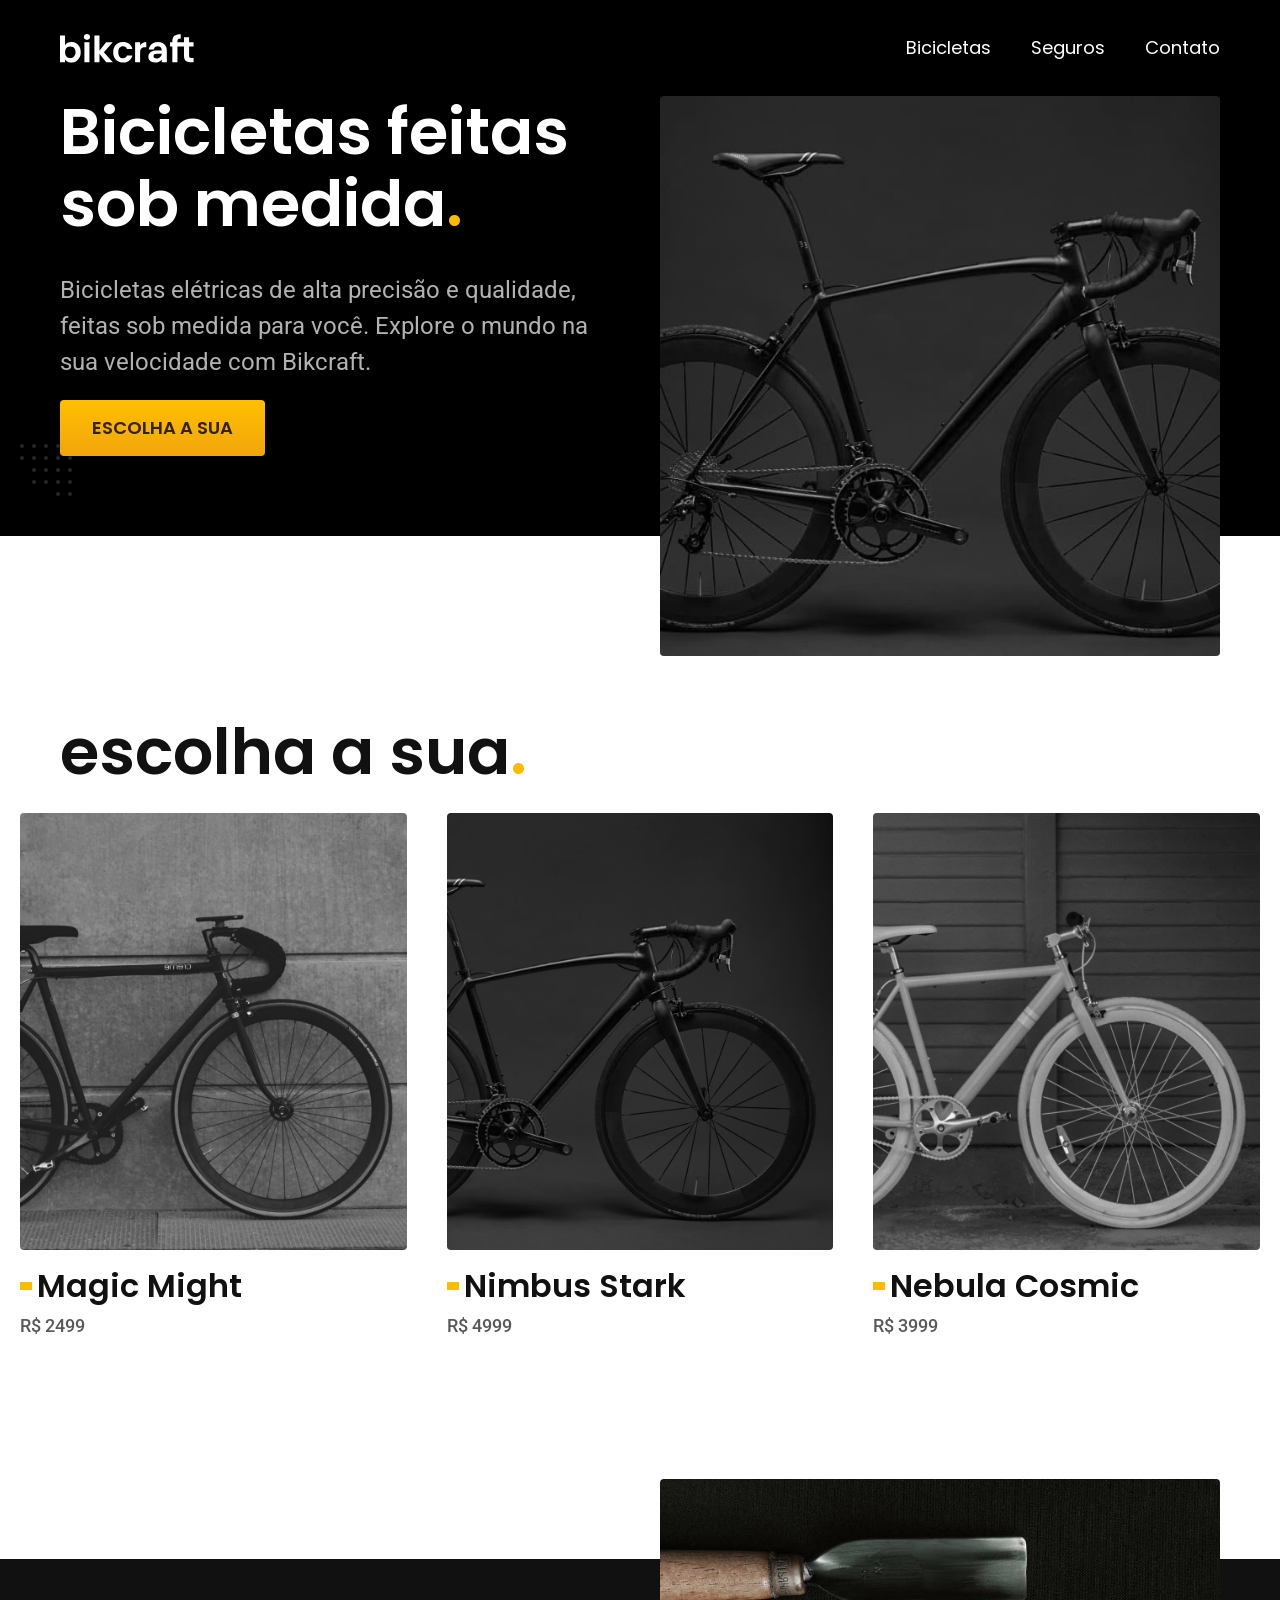
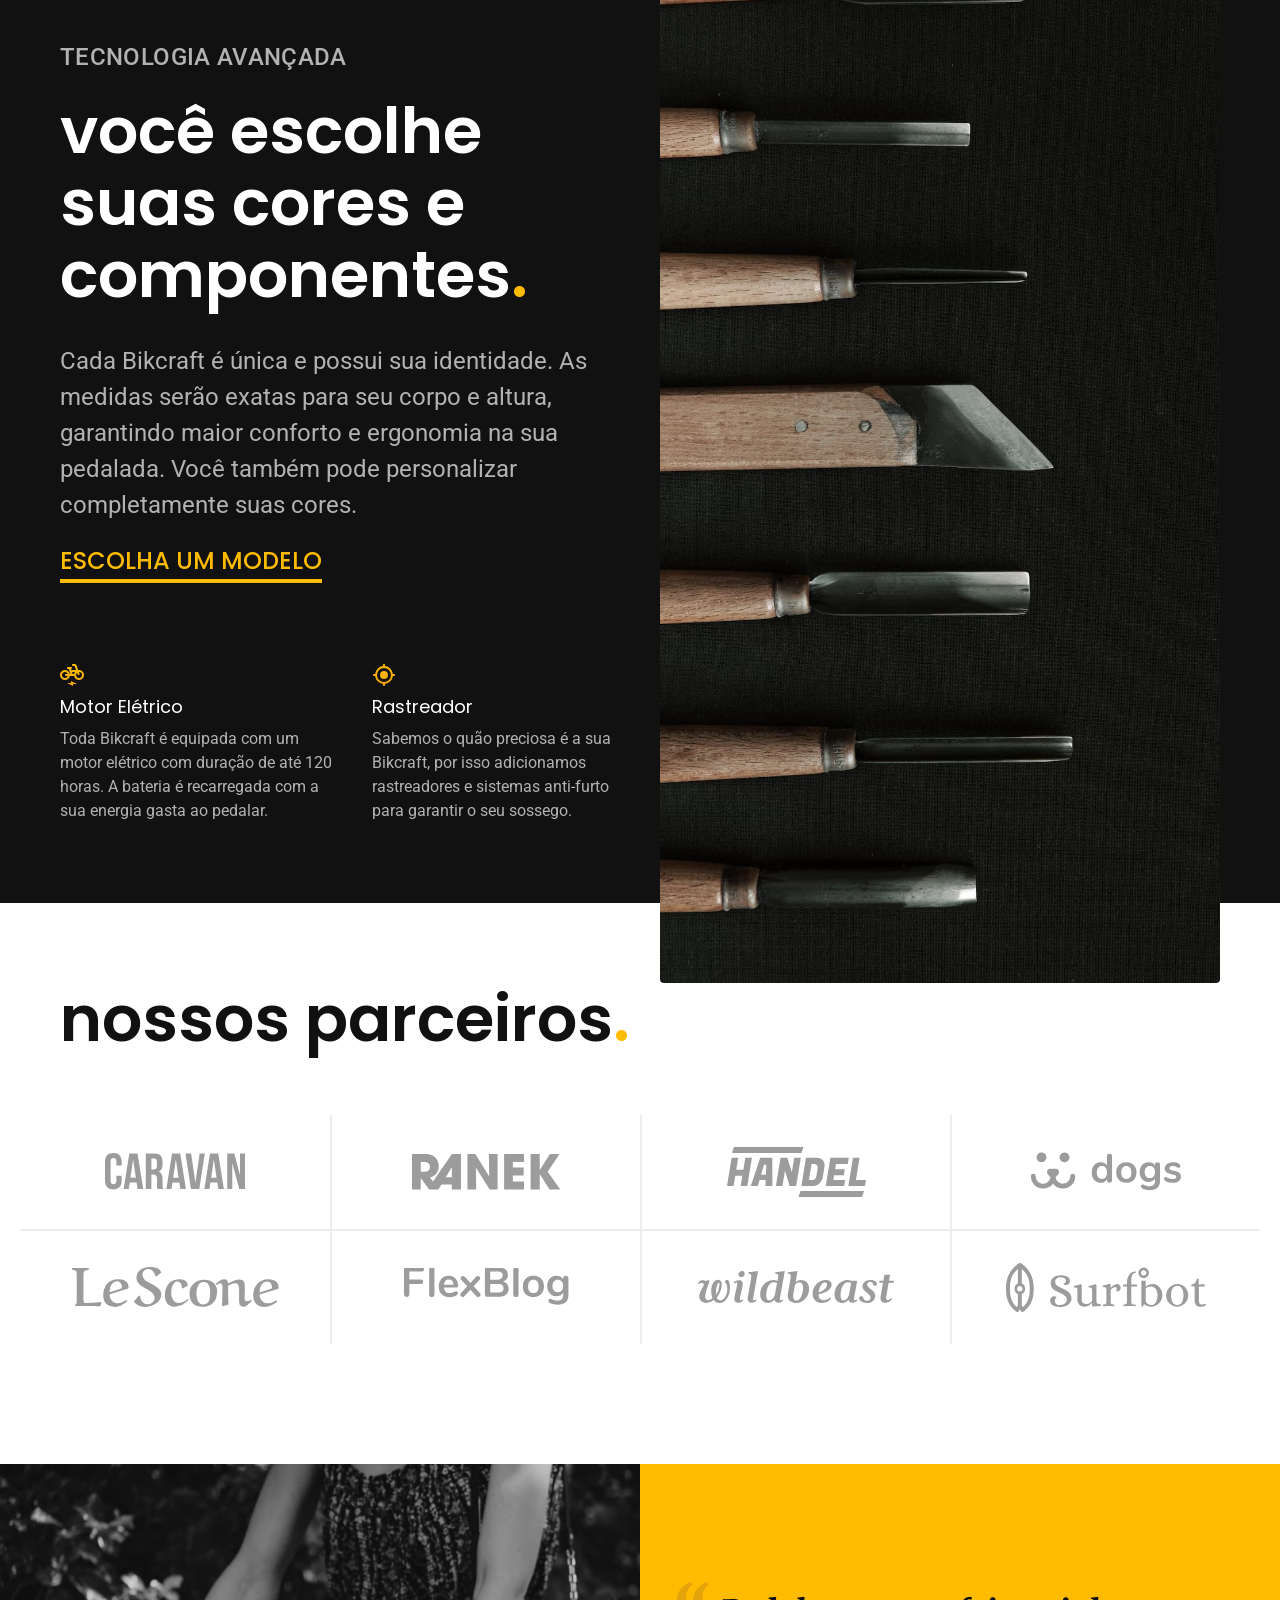
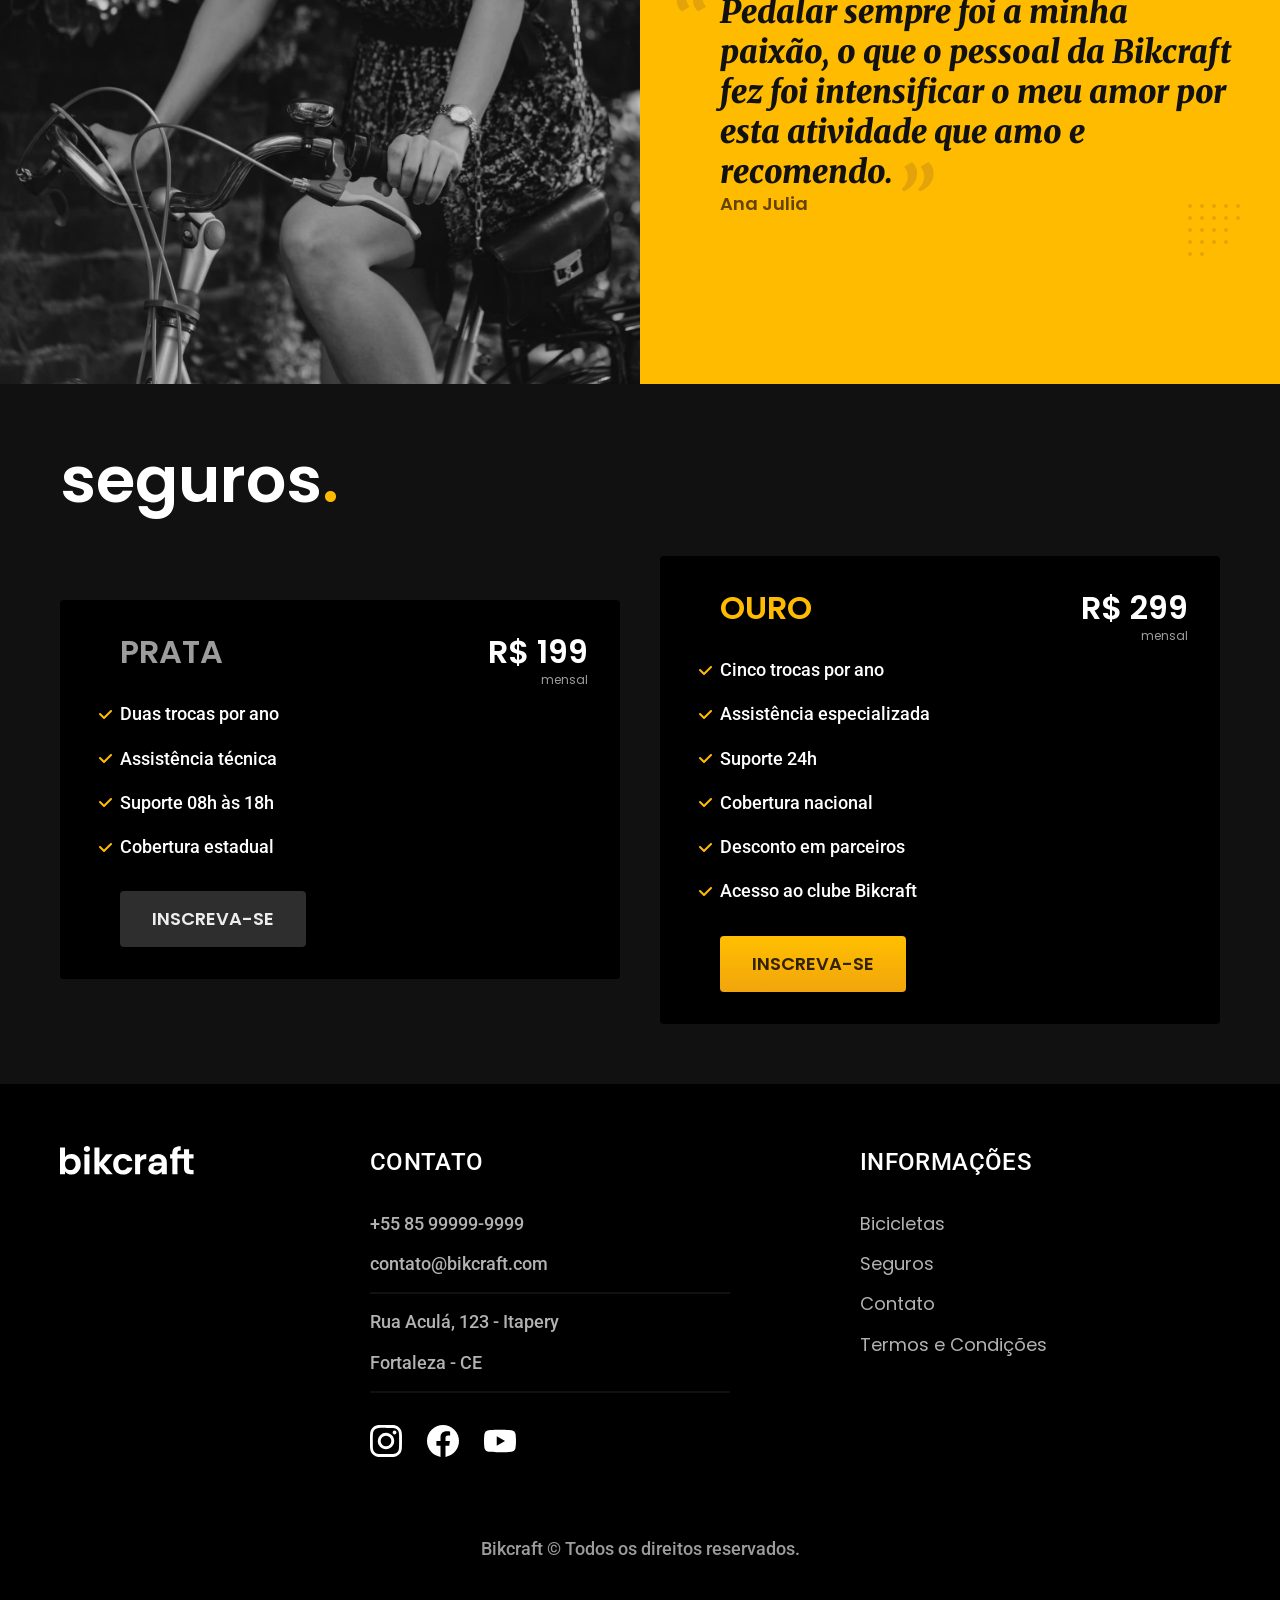
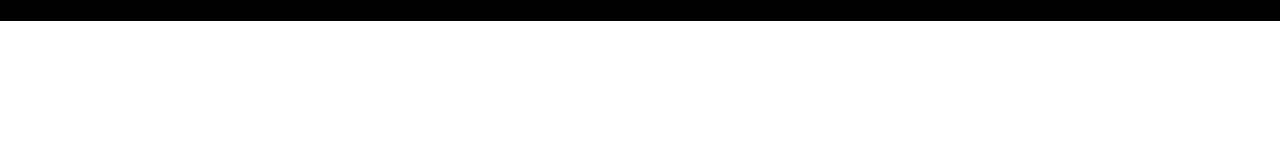
==== commit c943ebd3: "fix: correção de erros no projeto" ====
--- a/index.html
+++ b/index.html
@@ -36,9 +36,10 @@
       </p>
       <a href="./bicicletas.html" class="botao">Escolha a sua</a>
     </div>
-    <div>
+    <picture>
+      <source media="(max-width: 800px)" srcset="./img/bicicletas/nimbus.jpg"> 
       <img src="img/fotos/introducao.jpg" alt="Bicicleta elétrica preta">
-    </div>
+    </picture>
   </div>
  </main>
 
@@ -168,7 +169,7 @@
         <span class="font-1-xl c0">R$ 299 <span class="font-1-xs c6">mensal</span></span>
         <ul class="font-2-m c0">
           <li>Cinco trocas por ano</li>
-          <li>Assistência especialiazada</li>
+          <li>Assistência especializada</li>
           <li>Suporte 24h</li>
           <li>Cobertura nacional</li>
           <li>Desconto em parceiros</li>
@@ -208,12 +209,12 @@
         <ul class="font-1-m c5">
           <li><a href="./bicicletas.html">Bicicletas</a></li>
           <li><a href="./seguros.html">Seguros</a></li>
-          <li><a href="./contato.html">Contato</a></li>
+          <li><a href="./contatos.html">Contato</a></li>
           <li><a href="./termos.html">Termos e Condições</a></li>
         </ul>
       </nav>
     </div>
-    <p class="footer-copy font-2-m c6">Bickcraft &copy; Todos os direitos reservados.</p>
+    <p class="footer-copy font-2-m c6">Bikcraft &copy; Todos os direitos reservados.</p>
   </div>
  </footer>
 </body>
--- a/css/style.css
+++ b/css/style.css
@@ -9,4 +9,14 @@
 @import "./home/parceiros.css";
 @import "./home/depoimento.css";
 @import "./seguros/seguros.css";
-@import "./global/footer.css";+@import "./global/footer.css";
+@import "./termos/termos.css";
+@import "./bicicletas/bikes.css";
+@import "./seguros/vantagens.css";
+@import "./seguros/perguntas.css";
+@import "./bicicleta/bicicleta.css";
+@import "./bicicleta/seguro.css";
+@import "./contato/contato.css";
+@import "./contato/lojas.css";
+@import "./utils/formulario.css";
+@import "./orcamento/orcamento.css";
